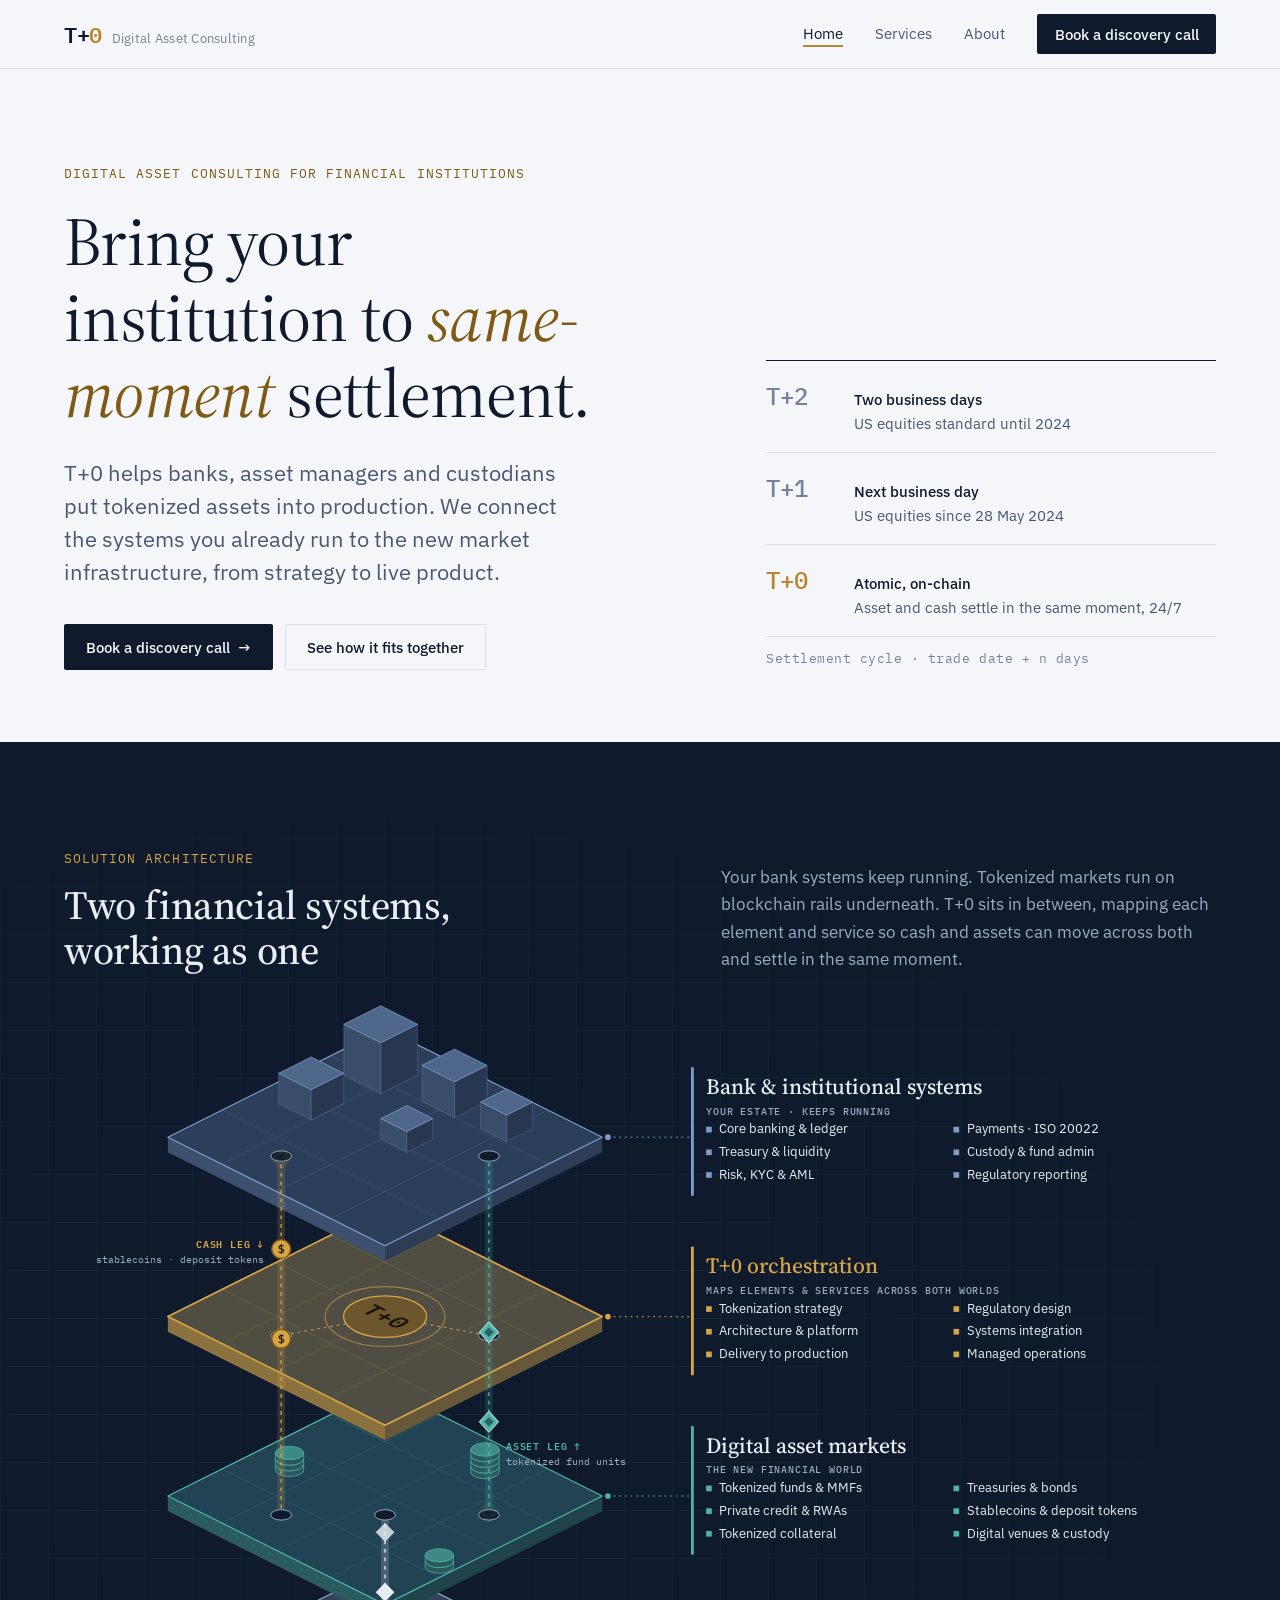
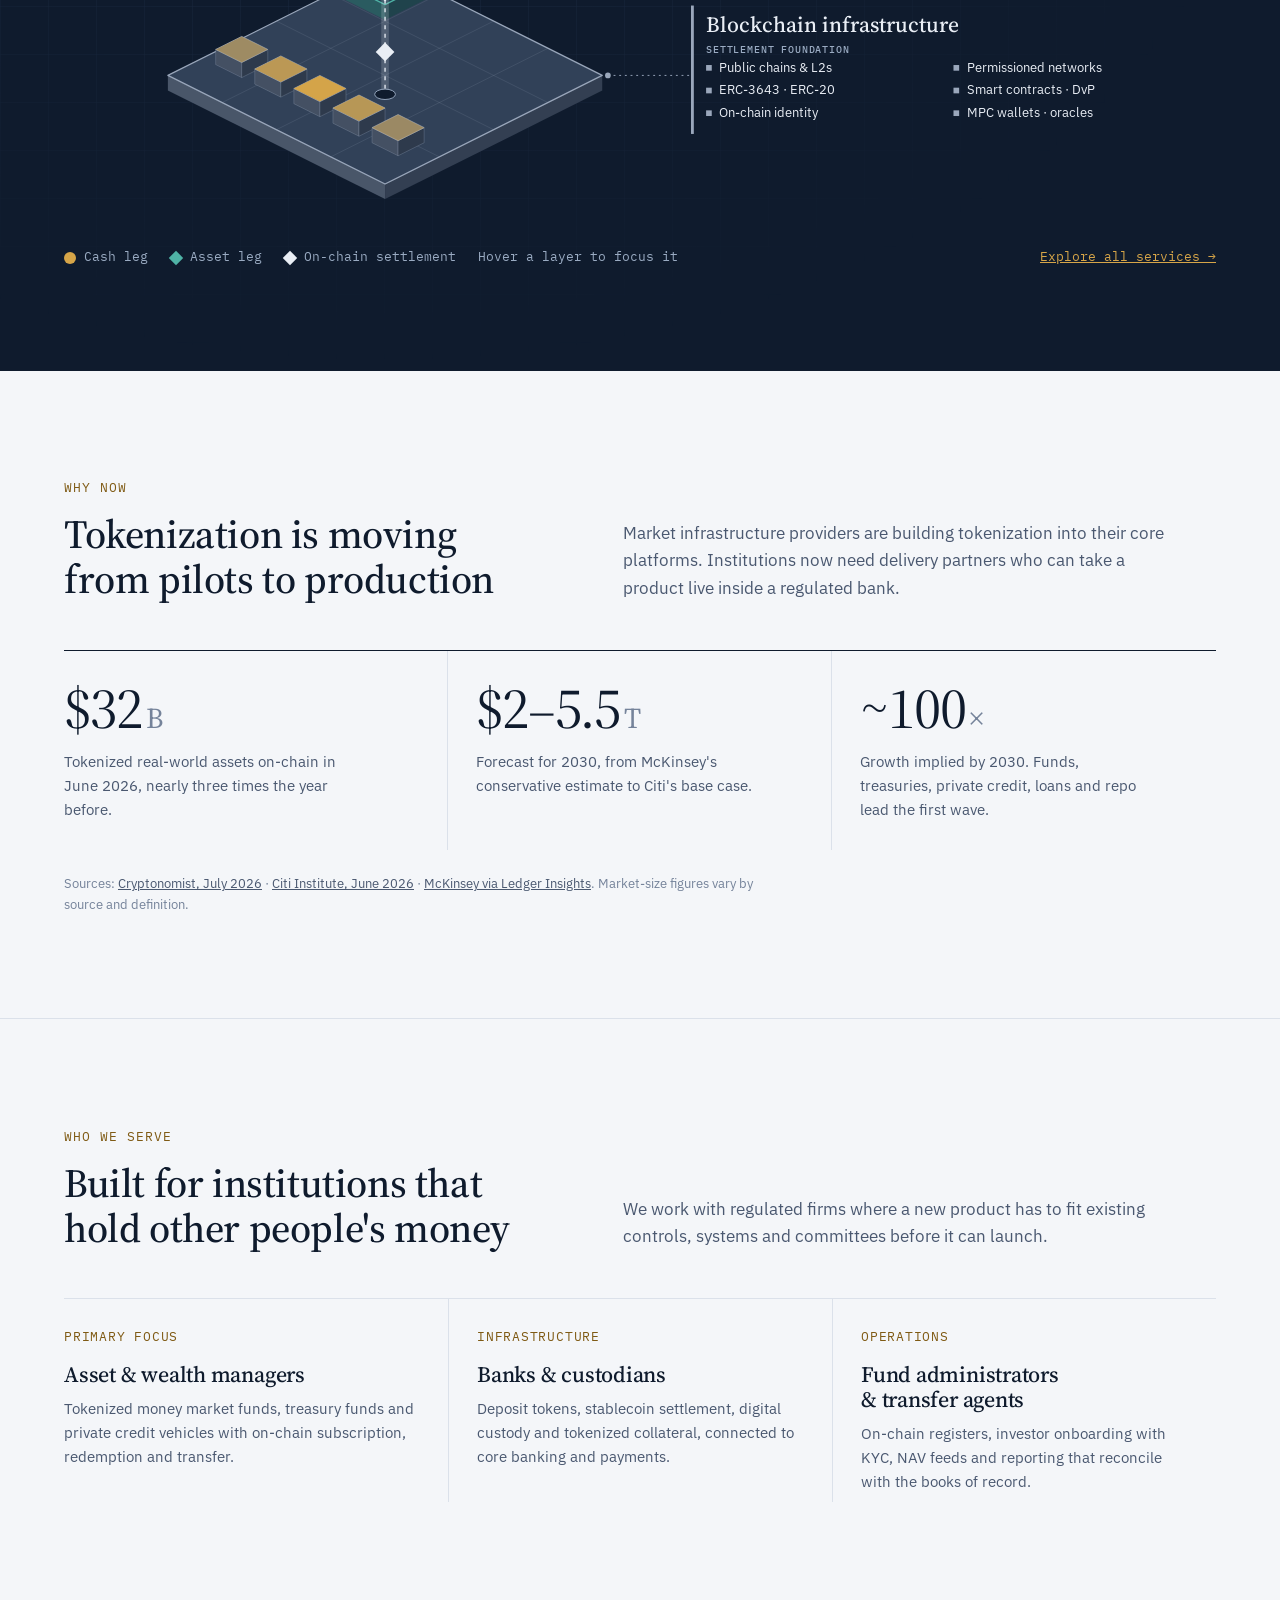
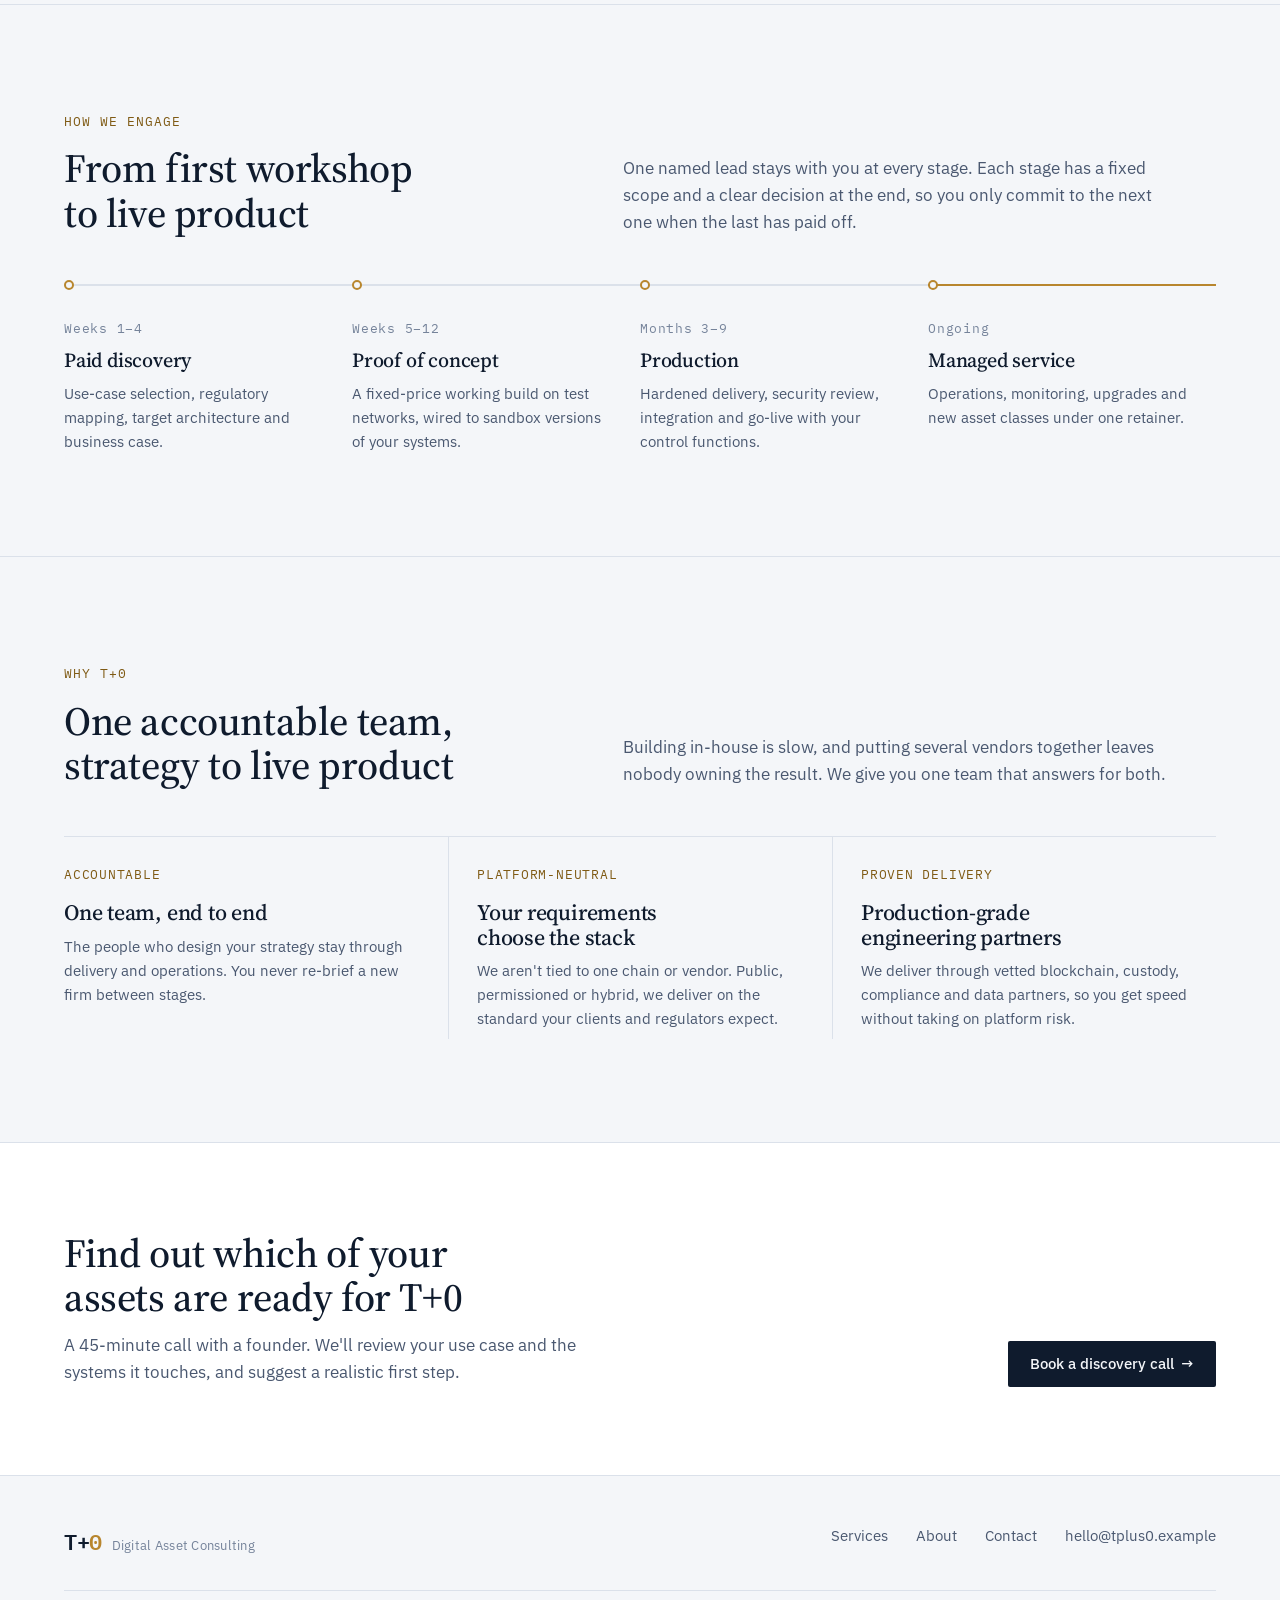
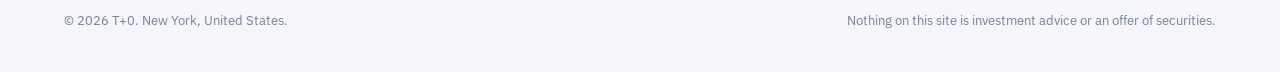
==== index.html @ 6a1a785b "Add T+0 consulting website Four-page static site with an animated isometric architecture infographic" ====
<!doctype html>
<html lang="en">
<head>
<meta charset="utf-8">
<meta name="viewport" content="width=device-width, initial-scale=1, viewport-fit=cover">
<title>T+0 Digital Asset Consulting</title>
<meta name="description" content="T+0 helps banks, asset managers and custodians put tokenized assets into production, from strategy to live product.">
<link rel="preconnect" href="https://fonts.googleapis.com">
<link rel="preconnect" href="https://fonts.gstatic.com" crossorigin>
<link rel="stylesheet" href="https://fonts.googleapis.com/css2?family=IBM+Plex+Mono:wght@400;500;600&family=IBM+Plex+Sans:wght@400;500&family=Source+Serif+4:ital,opsz,wght@0,8..60,400;0,8..60,500;1,8..60,400&display=swap">
<link rel="stylesheet" href="assets/styles.css">
</head>
<body>

<header class="site-header">
  <div class="wrap nav">
    <a class="logo" href="index.html" aria-label="T+0 home"><span class="logo-mark">T+<b>0</b></span><span class="logo-sub">Digital Asset Consulting</span></a>
    <button class="nav-toggle" aria-expanded="false" aria-controls="navLinks">MENU</button>
    <ul class="nav-links" id="navLinks">
      <li><a href="index.html" aria-current="page">Home</a></li>
      <li><a href="services.html">Services</a></li>
      <li><a href="about.html">About</a></li>
      <li><a class="btn btn-primary" href="contact.html">Book a discovery call</a></li>
    </ul>
  </div>
</header>

<main>
  <!-- Hero -->
  <section class="hero">
    <div class="wrap hero-grid">
      <div>
        <span class="eyebrow">Digital asset consulting for financial institutions</span>
        <h1>Bring your institution to <em>same-moment</em> settlement.</h1>
        <p class="lede">T+0 helps banks, asset managers and custodians put tokenized assets into production. We connect the systems you already run to the new market infrastructure, from strategy to live product.</p>
        <div class="hero-cta">
          <a class="btn btn-primary" href="contact.html">Book a discovery call <span class="arr">→</span></a>
          <a class="btn btn-ghost" href="#architecture">See how it fits together</a>
        </div>
      </div>
      <div>
        <div class="clock" aria-label="Settlement cycles">
          <div class="clock-row"><span class="t">T+2</span><span class="d"><strong>Two business days</strong>US equities standard until 2024</span></div>
          <div class="clock-row"><span class="t">T+1</span><span class="d"><strong>Next business day</strong>US equities since 28 May 2024</span></div>
          <div class="clock-row now"><span class="t">T+0</span><span class="d"><strong>Atomic, on-chain</strong>Asset and cash settle in the same moment, 24/7</span></div>
        </div>
        <p class="clock-cap">Settlement cycle · trade date + n days</p>
      </div>
    </div>
  </section>

  <!-- Architecture: the centrepiece -->
  <section class="arch-band" id="architecture" aria-labelledby="archTitle">
    <div class="wrap">
      <div class="arch-intro">
        <div>
          <span class="eyebrow">Solution architecture</span>
          <h2 id="archTitle">Two financial systems, working as one</h2>
        </div>
        <p>Your bank systems keep running. Tokenized markets run on blockchain rails underneath. T+0 sits in between, mapping each element and service so cash and assets can move across both and settle in the same moment.</p>
      </div>

      <p class="scroll-hint">Swipe to see every layer →</p>
      <div class="iso-scroll" id="isoArch"></div>

      <div class="arch-foot">
        <div class="legend">
          <span><i class="round" style="--c: var(--gold-bright)"></i>Cash leg</span>
          <span><i class="dia" style="--c: var(--digital)"></i>Asset leg</span>
          <span><i class="dia" style="--c: var(--on-deep)"></i>On-chain settlement</span>
          <span>Hover a layer to focus it</span>
        </div>
        <a href="services.html" style="color: var(--gold-bright)">Explore all services →</a>
      </div>
    </div>
  </section>

  <!-- Market -->
  <section class="section">
    <div class="wrap">
      <div class="section-head">
        <div>
          <span class="eyebrow">Why now</span>
          <h2>Tokenization is moving from pilots to production</h2>
        </div>
        <p>Market infrastructure providers are building tokenization into their core platforms. Institutions now need delivery partners who can take a product live inside a regulated bank.</p>
      </div>
      <div class="stats">
        <div class="stat"><div class="v">$32<small>B</small></div><p class="l">Tokenized real-world assets on-chain in June 2026, nearly three times the year before.</p></div>
        <div class="stat"><div class="v">$2–5.5<small>T</small></div><p class="l">Forecast for 2030, from McKinsey's conservative estimate to Citi's base case.</p></div>
        <div class="stat"><div class="v">~100<small>×</small></div><p class="l">Growth implied by 2030. Funds, treasuries, private credit, loans and repo lead the first wave.</p></div>
      </div>
      <p class="sources">Sources: <a href="https://en.cryptonomist.ch/2026/07/08/tokenized-real-world-assets-market/" target="_blank" rel="noopener">Cryptonomist, July 2026</a> · <a href="https://www.citigroup.com/rcs/citigpa/storage/public/Citi_Institute_GPS_Report_Tokenization_2030.pdf" target="_blank" rel="noopener">Citi Institute, June 2026</a> · <a href="https://www.ledgerinsights.com/mckinsey-estimates-tokenization-will-be-less-than-2-trillion-by-2030/" target="_blank" rel="noopener">McKinsey via Ledger Insights</a>. Market-size figures vary by source and definition.</p>
    </div>
  </section>

  <!-- Who we serve -->
  <section class="section">
    <div class="wrap">
      <div class="section-head">
        <div>
          <span class="eyebrow">Who we serve</span>
          <h2>Built for institutions that hold other people's money</h2>
        </div>
        <p>We work with regulated firms where a new product has to fit existing controls, systems and committees before it can launch.</p>
      </div>
      <div class="grid-3">
        <div class="cell"><span class="k">Primary focus</span><h3>Asset & wealth managers</h3><p>Tokenized money market funds, treasury funds and private credit vehicles with on-chain subscription, redemption and transfer.</p></div>
        <div class="cell"><span class="k">Infrastructure</span><h3>Banks & custodians</h3><p>Deposit tokens, stablecoin settlement, digital custody and tokenized collateral, connected to core banking and payments.</p></div>
        <div class="cell"><span class="k">Operations</span><h3>Fund administrators & transfer agents</h3><p>On-chain registers, investor onboarding with KYC, NAV feeds and reporting that reconcile with the books of record.</p></div>
      </div>
    </div>
  </section>

  <!-- Engagement path -->
  <section class="section">
    <div class="wrap">
      <div class="section-head">
        <div>
          <span class="eyebrow">How we engage</span>
          <h2>From first workshop to live product</h2>
        </div>
        <p>One named lead stays with you at every stage. Each stage has a fixed scope and a clear decision at the end, so you only commit to the next one when the last has paid off.</p>
      </div>
      <div class="path">
        <div class="step"><span class="k">Weeks 1–4</span><h3>Paid discovery</h3><p>Use-case selection, regulatory mapping, target architecture and business case.</p></div>
        <div class="step"><span class="k">Weeks 5–12</span><h3>Proof of concept</h3><p>A fixed-price working build on test networks, wired to sandbox versions of your systems.</p></div>
        <div class="step"><span class="k">Months 3–9</span><h3>Production</h3><p>Hardened delivery, security review, integration and go-live with your control functions.</p></div>
        <div class="step"><span class="k">Ongoing</span><h3>Managed service</h3><p>Operations, monitoring, upgrades and new asset classes under one retainer.</p></div>
      </div>
    </div>
  </section>

  <!-- Why T+0 -->
  <section class="section">
    <div class="wrap">
      <div class="section-head">
        <div>
          <span class="eyebrow">Why T+0</span>
          <h2>One accountable team, strategy to live product</h2>
        </div>
        <p>Building in-house is slow, and putting several vendors together leaves nobody owning the result. We give you one team that answers for both.</p>
      </div>
      <div class="grid-3">
        <div class="cell"><span class="k">Accountable</span><h3>One team, end to end</h3><p>The people who design your strategy stay through delivery and operations. You never re-brief a new firm between stages.</p></div>
        <div class="cell"><span class="k">Platform-neutral</span><h3>Your requirements choose the stack</h3><p>We aren't tied to one chain or vendor. Public, permissioned or hybrid, we deliver on the standard your clients and regulators expect.</p></div>
        <div class="cell"><span class="k">Proven delivery</span><h3>Production-grade engineering partners</h3><p>We deliver through vetted blockchain, custody, compliance and data partners, so you get speed without taking on platform risk.</p></div>
      </div>
    </div>
  </section>

  <section class="cta-band">
    <div class="wrap cta-inner">
      <div>
        <h2>Find out which of your assets are ready for T+0</h2>
        <p>A 45-minute call with a founder. We'll review your use case and the systems it touches, and suggest a realistic first step.</p>
      </div>
      <a class="btn btn-primary" href="contact.html">Book a discovery call <span class="arr">→</span></a>
    </div>
  </section>
</main>

<footer class="site-footer">
  <div class="wrap">
    <div class="foot-grid">
      <a class="logo" href="index.html"><span class="logo-mark">T+<b>0</b></span><span class="logo-sub">Digital Asset Consulting</span></a>
      <nav aria-label="Footer"><a href="services.html">Services</a><a href="about.html">About</a><a href="contact.html">Contact</a><a href="#" data-email></a></nav>
    </div>
    <div class="foot-legal"><span>© <span data-year></span> T+0. New York, United States.</span><span>Nothing on this site is investment advice or an offer of securities.</span></div>
  </div>
</footer>

<script src="assets/main.js"></script>
</body>
</html>
---- assets/styles.css ----
/* Layout concept: an institutional advisory site. Quiet navy-and-paper pages built on a 12-col container,
   with one deep "settlement" band carrying the layered architecture diagram, where gold marks the T+0 layer. */
:root {
  --paper: #f4f6f9;
  --surface: #ffffff;
  --ink: #0f1b2d;
  --ink-2: #4a5870;
  --ink-3: #75839a;
  --line: #dbe1ea;
  --deep: #0f1b2d;
  --deep-2: #17273f;
  --deep-line: #2a3c58;
  --on-deep: #e9eef5;
  --on-deep-2: #9aabc2;
  --gold: #b8862e;
  --gold-bright: #d6a548;
  --gold-soft: #f4ead6;
  --gold-ink: #7f5a14;
  --bank: #7d9cc8;
  --digital: #4fb3a6;
  --chain: #9aa7bb;

  --f-display: "Source Serif 4", "Iowan Old Style", Georgia, serif;
  --f-body: "IBM Plex Sans", "Helvetica Neue", Arial, sans-serif;
  --f-mono: "IBM Plex Mono", ui-monospace, "SF Mono", Menlo, monospace;

  --s-xs: 0.8125rem;
  --s-sm: 0.9375rem;
  --s-md: 1.0625rem;
  --s-lg: 1.375rem;
  --s-xl: clamp(1.75rem, 1.2rem + 2vw, 2.5rem);
  --s-2xl: clamp(2.4rem, 1.4rem + 4vw, 4.25rem);

  --wrap: 1200px;
  --radius: 6px;
}
@media (prefers-color-scheme: dark) {
  :root:not([data-theme="light"]) {
    --paper: #0b1220;
    --surface: #111a2b;
    --ink: #e8edf4;
    --ink-2: #a3b0c3;
    --ink-3: #7c8aa0;
    --line: #23314a;
    --deep: #0e1a2e;
    --deep-2: #15243b;
    --deep-line: #2c3f5d;
    --on-deep: #e9eef5;
    --on-deep-2: #9aabc2;
    --gold: #d6a548;
    --gold-bright: #e6b95e;
    --gold-soft: #2a2215;
    --gold-ink: #e6b95e;
    color-scheme: dark;
  }
}
:root[data-theme="dark"] {
  --paper: #0b1220;
  --surface: #111a2b;
  --ink: #e8edf4;
  --ink-2: #a3b0c3;
  --ink-3: #7c8aa0;
  --line: #23314a;
  --deep: #0e1a2e;
  --deep-2: #15243b;
  --deep-line: #2c3f5d;
  --on-deep: #e9eef5;
  --on-deep-2: #9aabc2;
  --gold: #d6a548;
  --gold-bright: #e6b95e;
  --gold-soft: #2a2215;
  --gold-ink: #e6b95e;
  color-scheme: dark;
}

*, *::before, *::after { box-sizing: border-box; }
html { scroll-behavior: smooth; }
body {
  margin: 0;
  background: var(--paper);
  color: var(--ink);
  font-family: var(--f-body);
  font-size: var(--s-md);
  line-height: 1.6;
  -webkit-font-smoothing: antialiased;
}
img { max-width: 100%; }
a { color: inherit; }
h1, h2, h3 { font-family: var(--f-display); font-weight: 500; line-height: 1.12; text-wrap: balance; margin: 0; letter-spacing: -0.01em; }
p { margin: 0; }
:focus-visible { outline: 2px solid var(--gold); outline-offset: 3px; border-radius: 2px; }

.wrap {
  max-width: var(--wrap);
  margin-inline: auto;
  padding-left: max(24px, env(safe-area-inset-left, 0px));
  padding-right: max(24px, env(safe-area-inset-right, 0px));
}
@media (max-width: 480px) {
  .wrap { padding-left: max(16px, env(safe-area-inset-left, 0px)); padding-right: max(16px, env(safe-area-inset-right, 0px)); }
}

.eyebrow {
  font-family: var(--f-mono);
  font-size: var(--s-xs);
  letter-spacing: 0.08em;
  text-transform: uppercase;
  color: var(--gold-ink);
}
.lede { font-size: var(--s-lg); line-height: 1.5; color: var(--ink-2); max-width: 40ch; }
.muted { color: var(--ink-2); }

/* Buttons */
.btn {
  display: inline-flex; align-items: center; gap: 0.5em;
  font: 500 var(--s-sm)/1 var(--f-body);
  padding: 0.95em 1.4em;
  border-radius: 2px;
  text-decoration: none;
  border: 1px solid transparent;
  cursor: pointer;
  transition: background-color .2s, color .2s, border-color .2s;
}
.btn-primary { background: var(--ink); color: var(--paper); }
.btn-primary:hover { background: var(--gold); color: #fff; }
.btn-ghost { border-color: var(--line); color: var(--ink); background: transparent; }
.btn-ghost:hover { border-color: var(--ink); }
.btn .arr { transition: transform .2s; }
.btn:hover .arr { transform: translateX(3px); }

/* Header */
.site-header {
  position: sticky; top: env(safe-area-inset-top, 0px); z-index: 50;
  background: color-mix(in srgb, var(--paper) 88%, transparent);
  backdrop-filter: saturate(1.4) blur(10px);
  -webkit-backdrop-filter: saturate(1.4) blur(10px);
  border-bottom: 1px solid var(--line);
}
.nav { display: flex; align-items: center; justify-content: space-between; gap: 24px; height: 68px; }
.logo { display: inline-flex; align-items: baseline; gap: 10px; text-decoration: none; }
.logo-mark { font-family: var(--f-mono); font-weight: 600; font-size: 1.35rem; letter-spacing: -0.02em; color: var(--ink); }
.logo-mark b { color: var(--gold); font-weight: 600; }
.logo-sub { font-size: var(--s-xs); color: var(--ink-3); letter-spacing: 0.02em; }
.nav-links { display: flex; align-items: center; gap: 32px; list-style: none; margin: 0; padding: 0; }
.nav-links a { text-decoration: none; font-size: var(--s-sm); color: var(--ink-2); }
.nav-links a:hover, .nav-links a[aria-current="page"] { color: var(--ink); }
.nav-links a[aria-current="page"] { box-shadow: inset 0 -2px 0 var(--gold); padding-bottom: 4px; }
.nav-links .btn { padding: 0.75em 1.1em; color: var(--paper); }
.nav-links .btn:hover { color: #fff; }
.nav-toggle { display: none; background: none; border: 1px solid var(--line); color: var(--ink); border-radius: 2px; padding: 8px 12px; font: 500 var(--s-xs) var(--f-mono); letter-spacing: .06em; cursor: pointer; }
@media (max-width: 820px) {
  .logo-sub { display: none; }
  .nav-toggle { display: inline-block; }
  .nav-links {
    position: absolute; left: 0; right: 0; top: 68px;
    flex-direction: column; align-items: stretch; gap: 0;
    background: var(--surface); border-bottom: 1px solid var(--line);
    padding: 8px max(16px, env(safe-area-inset-right, 0px)) 16px max(16px, env(safe-area-inset-left, 0px));
    display: none;
  }
  .nav-links.open { display: flex; }
  .nav-links li a { display: block; padding: 12px 0; }
  .nav-links a[aria-current="page"] { box-shadow: none; color: var(--gold-ink); }
  .nav-links .btn { justify-content: center; margin-top: 8px; }
}

/* Sections */
.section { padding-block: clamp(64px, 8vw, 112px); }
.section + .section { border-top: 1px solid var(--line); }
.section-head { display: grid; grid-template-columns: minmax(0, 5fr) minmax(0, 6fr); gap: 32px 64px; align-items: end; margin-bottom: 48px; }
.section-head h2 { font-size: var(--s-xl); margin-top: 12px; }
.section-head p { color: var(--ink-2); max-width: 56ch; }
@media (max-width: 820px) { .section-head { grid-template-columns: 1fr; } }

/* Hero */
.hero { padding-block: clamp(56px, 7vw, 96px) clamp(48px, 6vw, 72px); }
.hero-grid { display: grid; grid-template-columns: minmax(0, 7fr) minmax(0, 5fr); gap: 48px 72px; align-items: end; }
.hero h1 { font-size: var(--s-2xl); margin-top: 18px; font-weight: 400; }
.hero h1 em { font-style: italic; color: var(--gold-ink); }
.hero .lede { margin-top: 24px; }
.hero-cta { display: flex; flex-wrap: wrap; gap: 12px; margin-top: 36px; }
@media (max-width: 900px) { .hero-grid { grid-template-columns: 1fr; } }

/* Settlement clock: T+2 -> T+1 -> T+0 */
.clock { border-top: 1px solid var(--ink); }
.clock-row { display: grid; grid-template-columns: 72px minmax(0, 1fr); gap: 16px; padding: 16px 0; border-bottom: 1px solid var(--line); align-items: baseline; }
.clock-row .t { font-family: var(--f-mono); font-size: 1.5rem; font-weight: 500; color: var(--ink-3); font-variant-numeric: tabular-nums; }
.clock-row .d { font-size: var(--s-sm); color: var(--ink-2); }
.clock-row .d strong { display: block; color: var(--ink); font-weight: 500; }
.clock-row.now .t { color: var(--gold); }
.clock-cap { font-family: var(--f-mono); font-size: var(--s-xs); color: var(--ink-3); margin-top: 12px; letter-spacing: .04em; }

/* ============ Architecture band ============ */
.arch-band { background: var(--deep); color: var(--on-deep); padding-block: clamp(64px, 8vw, 104px); position: relative; overflow: hidden; }
.arch-band::before {
  content: ""; position: absolute; inset: 0; pointer-events: none; opacity: .5;
  background-image:
    linear-gradient(to right, color-mix(in srgb, var(--deep-line) 45%, transparent) 1px, transparent 1px),
    linear-gradient(to bottom, color-mix(in srgb, var(--deep-line) 45%, transparent) 1px, transparent 1px);
  background-size: 48px 48px;
  mask-image: radial-gradient(ellipse at 30% 50%, #000 25%, transparent 70%);
  -webkit-mask-image: radial-gradient(ellipse at 30% 50%, #000 25%, transparent 70%);
}
.arch-band .wrap { position: relative; }
.arch-band .eyebrow { color: var(--gold-bright); }
.arch-intro { display: grid; grid-template-columns: minmax(0, 6fr) minmax(0, 5fr); gap: 24px 64px; align-items: end; margin-bottom: 32px; }
.arch-intro h2 { font-size: var(--s-xl); margin-top: 12px; color: var(--on-deep); }
.arch-intro p { color: var(--on-deep-2); max-width: 52ch; }
@media (max-width: 900px) { .arch-intro { grid-template-columns: 1fr; } }

.iso-scroll { overflow-x: auto; -webkit-overflow-scrolling: touch; }
.iso { display: block; width: 100%; height: auto; min-width: 760px; }
.scroll-hint { display: none; font-family: var(--f-mono); font-size: var(--s-xs); color: var(--on-deep-2); margin-bottom: 8px; }
@media (max-width: 800px) { .scroll-hint { display: block; } }

/* Slabs */
.iso-layer { transition: opacity .3s; }
.iso.focus .iso-layer:not(.hot) { opacity: .28; }
.f-top { fill: color-mix(in srgb, var(--lc) 20%, var(--deep-2)); stroke: var(--lc); stroke-width: 1.3; stroke-linejoin: round; }
.f-left { fill: color-mix(in srgb, var(--lc) 42%, var(--deep)); }
.f-right { fill: color-mix(in srgb, var(--lc) 26%, var(--deep)); }
.f-grid { stroke: var(--lc); stroke-opacity: .16; stroke-width: 1; }
.iso-layer[data-layer="t0"] .f-top { fill: color-mix(in srgb, var(--lc) 30%, var(--deep-2)); stroke-width: 1.8; }
.iso-layer[data-layer="t0"] .f-left { fill: color-mix(in srgb, var(--lc) 62%, var(--deep)); }
.iso-layer[data-layer="t0"] .f-right { fill: color-mix(in srgb, var(--lc) 44%, var(--deep)); }

.cube .c-t { fill: color-mix(in srgb, var(--lc) 55%, var(--deep-2)); stroke: var(--lc); stroke-width: .8; }
.cube .c-l { fill: color-mix(in srgb, var(--lc) 38%, var(--deep)); stroke: var(--lc); stroke-opacity: .5; stroke-width: .6; }
.cube .c-r { fill: color-mix(in srgb, var(--lc) 22%, var(--deep)); stroke: var(--lc); stroke-opacity: .5; stroke-width: .6; }
.blk-glow { fill: var(--gold-bright); }
.chain-link { stroke: var(--lc); stroke-width: 2; stroke-dasharray: 2 3; }
.stk-side { fill: color-mix(in srgb, var(--lc) 40%, var(--deep)); stroke: var(--lc); stroke-width: .8; }
.stk-top { fill: color-mix(in srgb, var(--lc) 70%, var(--deep-2)); stroke: var(--lc); stroke-width: .8; }
.t0-link { stroke: var(--gold-bright); stroke-width: 1.2; stroke-dasharray: 3 4; opacity: .8; }
.t0-ring { fill: none; stroke: var(--gold-bright); stroke-width: 1.2; }
.t0-core { fill: color-mix(in srgb, var(--gold) 55%, var(--deep)); stroke: var(--gold-bright); stroke-width: 1.4; }
.t0-mark { font: 600 22px var(--f-mono); fill: #1a1406; letter-spacing: -.02em; }

/* Callouts */
.co-lead { stroke: var(--lc); stroke-width: 1; stroke-dasharray: 2 4; }
.co-end, .co-dot { fill: var(--lc); }
.co-bar { fill: var(--lc); }
.co-name { font: 500 23px var(--f-display); fill: var(--on-deep); }
.iso-layer[data-layer="t0"] .co-name { fill: var(--gold-bright); }
.co-tag { font: 500 11px var(--f-mono); letter-spacing: .08em; fill: var(--on-deep-2); }
.co-item { font: 400 13.5px var(--f-body); fill: var(--on-deep); }

/* Flows */
.pipe-bed { stroke-width: 8; stroke-linecap: round; opacity: .18; }
.pipe { stroke-width: 1.4; stroke-dasharray: 4 5; animation: flow 1s linear infinite; }
.pipe-bed.cash, .pipe.cash { stroke: var(--gold-bright); }
.pipe-bed.asset, .pipe.asset { stroke: var(--digital); }
.pipe.asset { animation-direction: reverse; }
.pipe-bed.chainp, .pipe.chainp { stroke: var(--on-deep); }
@keyframes flow { to { stroke-dashoffset: -18; } }
.port { fill: var(--deep); stroke: var(--on-deep-2); stroke-width: 1; }
.coin { fill: var(--gold-bright); stroke: #7f5a14; stroke-width: 1.5; }
.coin-t { font: 700 12px var(--f-mono); fill: #2a1d05; }
.token { fill: var(--digital); stroke: color-mix(in srgb, var(--digital) 50%, #fff); stroke-width: 1.2; }
.token-in { fill: var(--deep); opacity: .55; }
.settle { fill: var(--on-deep); }
.fl-h { font: 600 11px var(--f-mono); letter-spacing: .08em; fill: var(--gold-bright); }
.fl-h.a { fill: var(--digital); }
.fl-s { font: 400 11px var(--f-mono); fill: var(--on-deep-2); }

.arch-foot { display: flex; flex-wrap: wrap; justify-content: space-between; gap: 12px 32px; margin-top: 20px; font-family: var(--f-mono); font-size: var(--s-xs); color: var(--on-deep-2); }
.legend { display: flex; flex-wrap: wrap; gap: 8px 22px; align-items: center; }
.legend span { display: inline-flex; align-items: center; gap: 8px; }
.legend i { width: 12px; height: 12px; display: inline-block; background: var(--c); }
.legend i.round { border-radius: 50%; }
.legend i.dia { transform: rotate(45deg) scale(.85); }

@media (prefers-reduced-motion: reduce) { .pipe { animation: none; } }

/* Stats */
.stats { display: grid; grid-template-columns: repeat(3, minmax(0, 1fr)); border-top: 1px solid var(--ink); }
.stat { padding: 28px 28px 28px 0; border-right: 1px solid var(--line); }
.stat + .stat { padding-left: 28px; }
.stat:last-child { border-right: 0; }
.stat .v { font-family: var(--f-display); font-size: clamp(2.4rem, 1.6rem + 2.6vw, 3.6rem); line-height: 1; font-variant-numeric: tabular-nums; letter-spacing: -0.02em; }
.stat .v small { font-size: .5em; color: var(--ink-3); margin-left: 4px; }
.stat .l { margin-top: 14px; color: var(--ink-2); font-size: var(--s-sm); max-width: 32ch; }
.sources { margin-top: 24px; font-size: var(--s-xs); color: var(--ink-3); max-width: 90ch; }
.sources a { color: var(--ink-2); }
@media (max-width: 760px) {
  .stats { grid-template-columns: 1fr; }
  .stat, .stat + .stat { padding: 24px 0; border-right: 0; border-bottom: 1px solid var(--line); }
}

/* Generic grids */
.grid-3 { display: grid; grid-template-columns: repeat(3, minmax(0, 1fr)); gap: 0; border-top: 1px solid var(--line); }
.cell { padding: 28px 28px 8px 0; min-width: 0; }
.cell + .cell { padding-left: 28px; border-left: 1px solid var(--line); }
.cell h3 { font-size: var(--s-lg); margin-bottom: 10px; }
.cell p { color: var(--ink-2); font-size: var(--s-sm); }
.cell .k { font-family: var(--f-mono); font-size: var(--s-xs); color: var(--gold-ink); letter-spacing: .06em; text-transform: uppercase; display: block; margin-bottom: 14px; }
@media (max-width: 860px) {
  .grid-3 { grid-template-columns: 1fr; }
  .cell, .cell + .cell { padding: 24px 0; border-left: 0; border-bottom: 1px solid var(--line); }
}

/* Engagement path (a real sequence) */
.path { display: grid; grid-template-columns: repeat(4, minmax(0, 1fr)); gap: 0; counter-reset: step; }
.step { position: relative; padding: 28px 24px 0 0; border-top: 2px solid var(--line); min-width: 0; }
.step::before { content: ""; position: absolute; top: -6px; left: 0; width: 10px; height: 10px; border-radius: 50%; background: var(--paper); border: 2px solid var(--gold); }
.step:last-child { border-top-color: var(--gold); }
.step .k { font-family: var(--f-mono); font-size: var(--s-xs); color: var(--ink-3); letter-spacing: .06em; }
.step h3 { font-size: 1.25rem; margin: 8px 0 10px; }
.step p { color: var(--ink-2); font-size: var(--s-sm); }
@media (max-width: 860px) {
  .path { grid-template-columns: 1fr; gap: 28px; border-left: 2px solid var(--line); padding-left: 24px; }
  .step { border-top: 0; padding: 0; }
  .step::before { left: -31px; top: 6px; }
}

/* CTA band */
.cta-band { background: var(--surface); border-top: 1px solid var(--line); border-bottom: 1px solid var(--line); padding-block: clamp(56px, 7vw, 88px); }
.cta-inner { display: flex; flex-wrap: wrap; align-items: end; justify-content: space-between; gap: 28px; }
.cta-inner h2 { font-size: var(--s-xl); max-width: 22ch; }
.cta-inner p { color: var(--ink-2); margin-top: 12px; max-width: 52ch; }

/* Page hero (inner pages) */
.page-hero { padding-block: clamp(56px, 7vw, 96px) clamp(40px, 5vw, 64px); border-bottom: 1px solid var(--line); }
.page-hero h1 { font-size: clamp(2.2rem, 1.4rem + 3vw, 3.4rem); font-weight: 400; margin-top: 14px; max-width: 20ch; }
.page-hero .lede { margin-top: 20px; max-width: 52ch; }

/* Services list (services page) */
.svc-rows { border-top: 1px solid var(--ink); }
.svc-row { display: grid; grid-template-columns: 64px minmax(0, 4fr) minmax(0, 5fr) minmax(0, 3fr); gap: 16px 32px; padding: 32px 0; border-bottom: 1px solid var(--line); scroll-margin-top: 90px; }
.svc-row .n { font-family: var(--f-mono); color: var(--gold-ink); font-size: var(--s-sm); padding-top: 4px; }
.svc-row h3 { font-size: 1.5rem; }
.svc-row p { color: var(--ink-2); font-size: var(--s-sm); }
.svc-row ul { margin: 12px 0 0; padding-left: 18px; color: var(--ink-2); font-size: var(--s-sm); }
.svc-row ul li + li { margin-top: 4px; }
.svc-row .out { font-family: var(--f-mono); font-size: var(--s-xs); color: var(--ink-3); letter-spacing: .02em; line-height: 1.7; }
.svc-row .out b { display: block; color: var(--ink); font-weight: 500; letter-spacing: .06em; text-transform: uppercase; margin-bottom: 6px; }
@media (max-width: 900px) {
  .svc-row { grid-template-columns: 48px minmax(0, 1fr); }
  .svc-row > :nth-child(3), .svc-row > :nth-child(4) { grid-column: 2; }
}

/* Two-column prose */
.split { display: grid; grid-template-columns: minmax(0, 4fr) minmax(0, 7fr); gap: 32px 72px; }
.split h2 { font-size: var(--s-xl); }
.prose p + p { margin-top: 1em; }
.prose p { color: var(--ink-2); max-width: 64ch; }
.prose strong { color: var(--ink); font-weight: 500; }
@media (max-width: 860px) { .split { grid-template-columns: 1fr; } }

/* People */
.people { display: grid; grid-template-columns: repeat(2, minmax(0, 1fr)); gap: 24px; }
.person { background: var(--surface); border: 1px solid var(--line); border-radius: var(--radius); padding: 28px; display: grid; grid-template-columns: 64px minmax(0, 1fr); gap: 20px; }
.avatar { width: 64px; height: 64px; border-radius: 50%; display: grid; place-items: center; background: var(--deep); color: var(--gold-bright); font-family: var(--f-display); font-size: 1.4rem; }
.person h3 { font-size: 1.35rem; }
.person .role { font-family: var(--f-mono); font-size: var(--s-xs); color: var(--gold-ink); letter-spacing: .04em; margin: 4px 0 12px; }
.person p { color: var(--ink-2); font-size: var(--s-sm); }
@media (max-width: 760px) { .people { grid-template-columns: 1fr; } }

/* Contact */
.contact-grid { display: grid; grid-template-columns: minmax(0, 5fr) minmax(0, 7fr); gap: 40px 72px; }
.form { display: grid; gap: 18px; background: var(--surface); border: 1px solid var(--line); border-radius: var(--radius); padding: clamp(20px, 3vw, 36px); }
.form .row { display: grid; grid-template-columns: repeat(2, minmax(0, 1fr)); gap: 18px; }
.field { display: grid; gap: 6px; min-width: 0; }
.field label { font-size: var(--s-xs); font-family: var(--f-mono); letter-spacing: .05em; text-transform: uppercase; color: var(--ink-2); }
.field input, .field select, .field textarea {
  font: inherit; font-size: var(--s-sm); color: var(--ink); background: var(--paper);
  border: 1px solid var(--line); border-radius: 3px; padding: 12px 14px; width: 100%;
}
.field textarea { min-height: 140px; resize: vertical; }
.field input:focus, .field select:focus, .field textarea:focus { outline: none; border-color: var(--gold); box-shadow: 0 0 0 3px color-mix(in srgb, var(--gold) 20%, transparent); }
.form-note { font-size: var(--s-xs); color: var(--ink-3); }
.form-status { font-size: var(--s-sm); color: var(--gold-ink); }
.contact-facts { display: grid; gap: 24px; align-content: start; }
.fact .k { font-family: var(--f-mono); font-size: var(--s-xs); letter-spacing: .06em; text-transform: uppercase; color: var(--ink-3); }
.fact .v { margin-top: 4px; font-size: var(--s-md); }
@media (max-width: 860px) { .contact-grid { grid-template-columns: 1fr; } .form .row { grid-template-columns: 1fr; } }

/* Footer */
.site-footer { padding-block: 48px 40px; font-size: var(--s-sm); color: var(--ink-2); }
.foot-grid { display: flex; flex-wrap: wrap; justify-content: space-between; gap: 24px 48px; }
.foot-grid nav { display: flex; flex-wrap: wrap; gap: 8px 28px; }
.foot-grid nav a { text-decoration: none; }
.foot-grid nav a:hover { color: var(--ink); }
.foot-legal { margin-top: 32px; padding-top: 20px; border-top: 1px solid var(--line); font-size: var(--s-xs); color: var(--ink-3); display: flex; flex-wrap: wrap; justify-content: space-between; gap: 8px 24px; }

@media (prefers-reduced-motion: reduce) {
  html { scroll-behavior: auto; }
  *, *::before, *::after { transition-duration: 0s !important; }
}
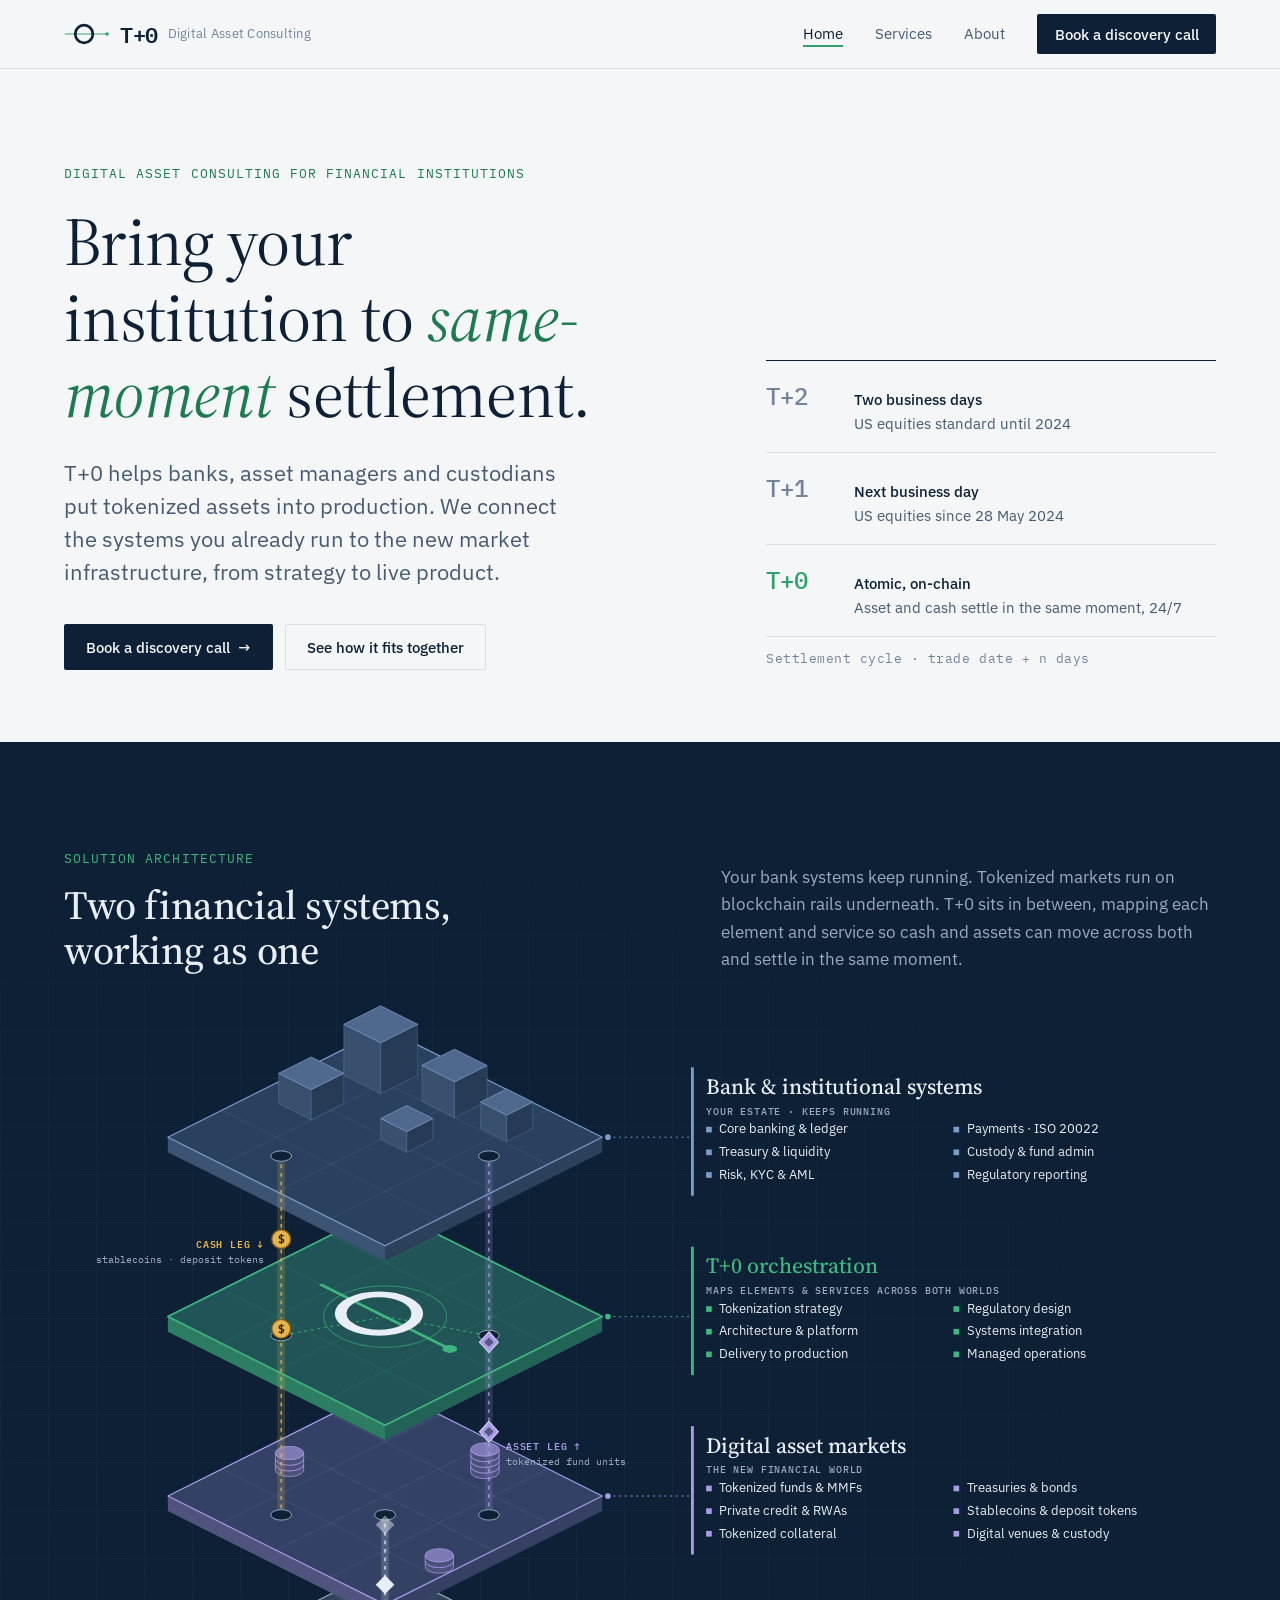
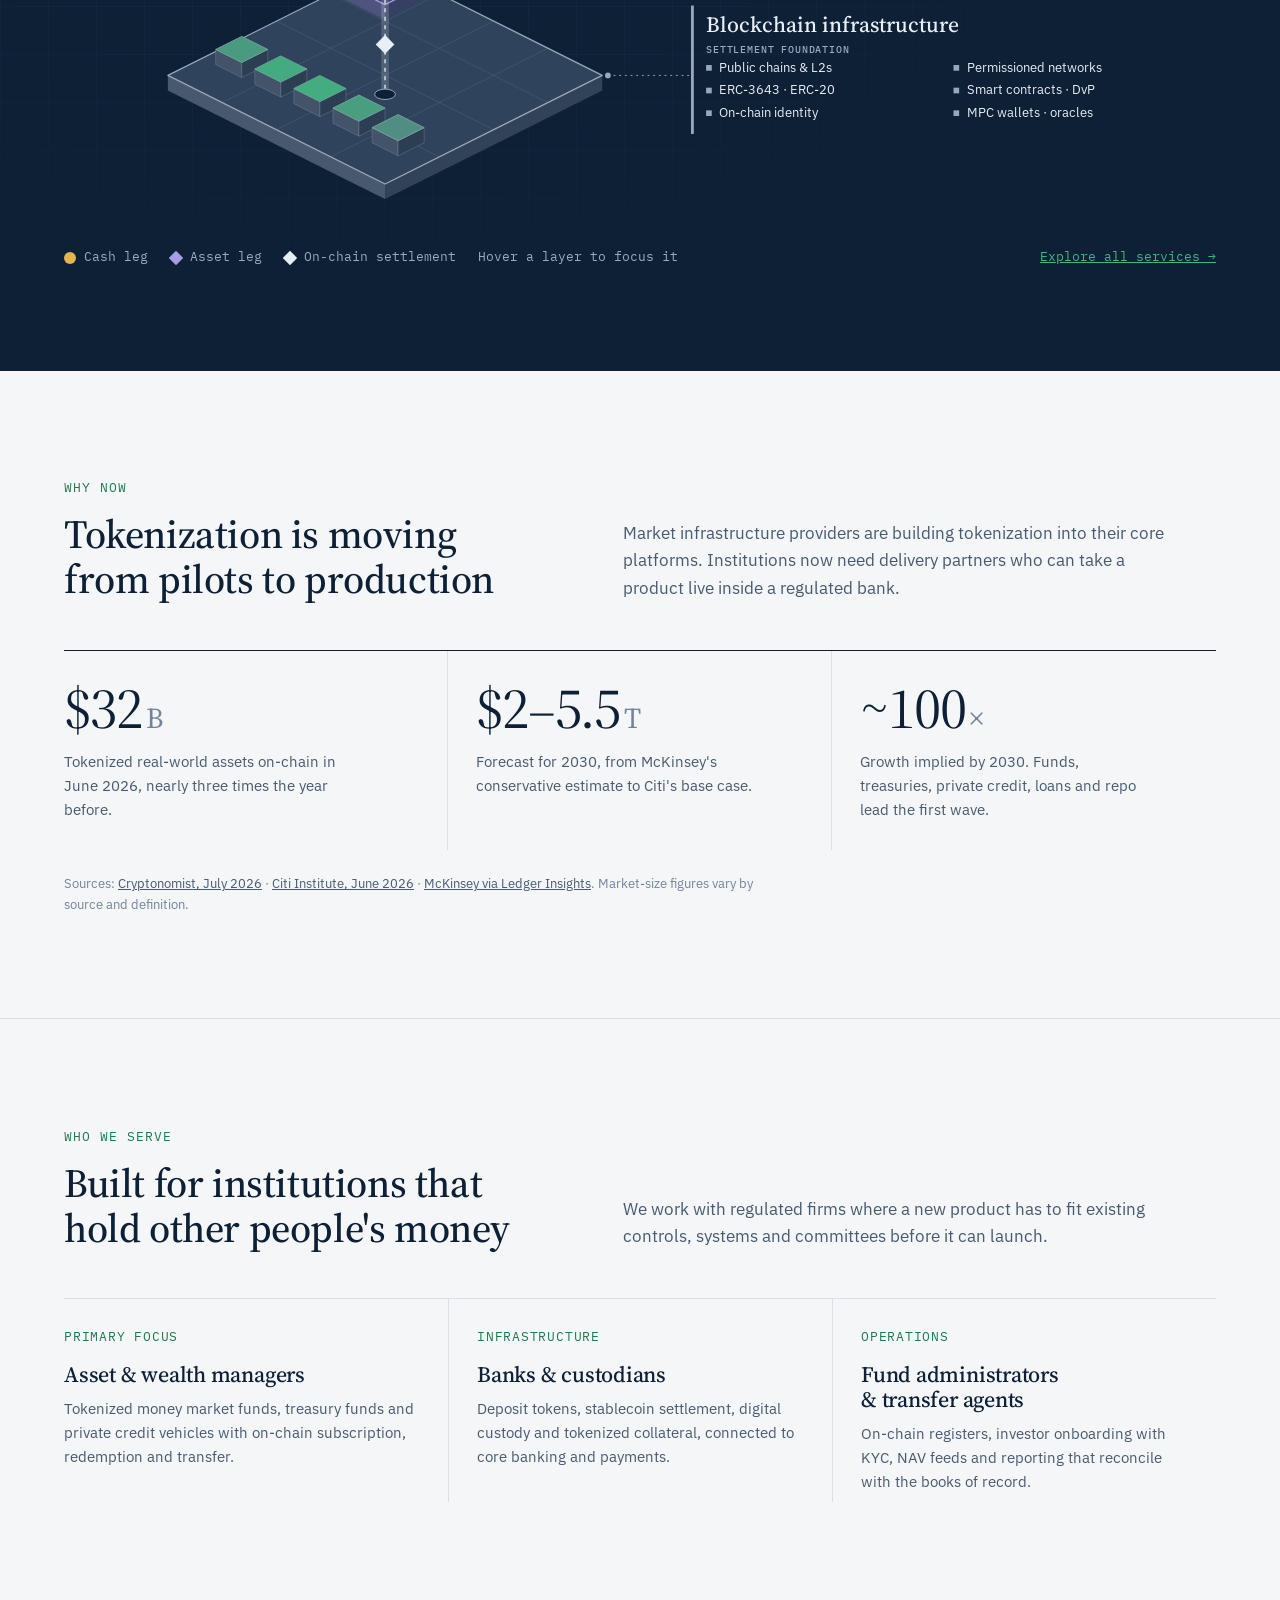
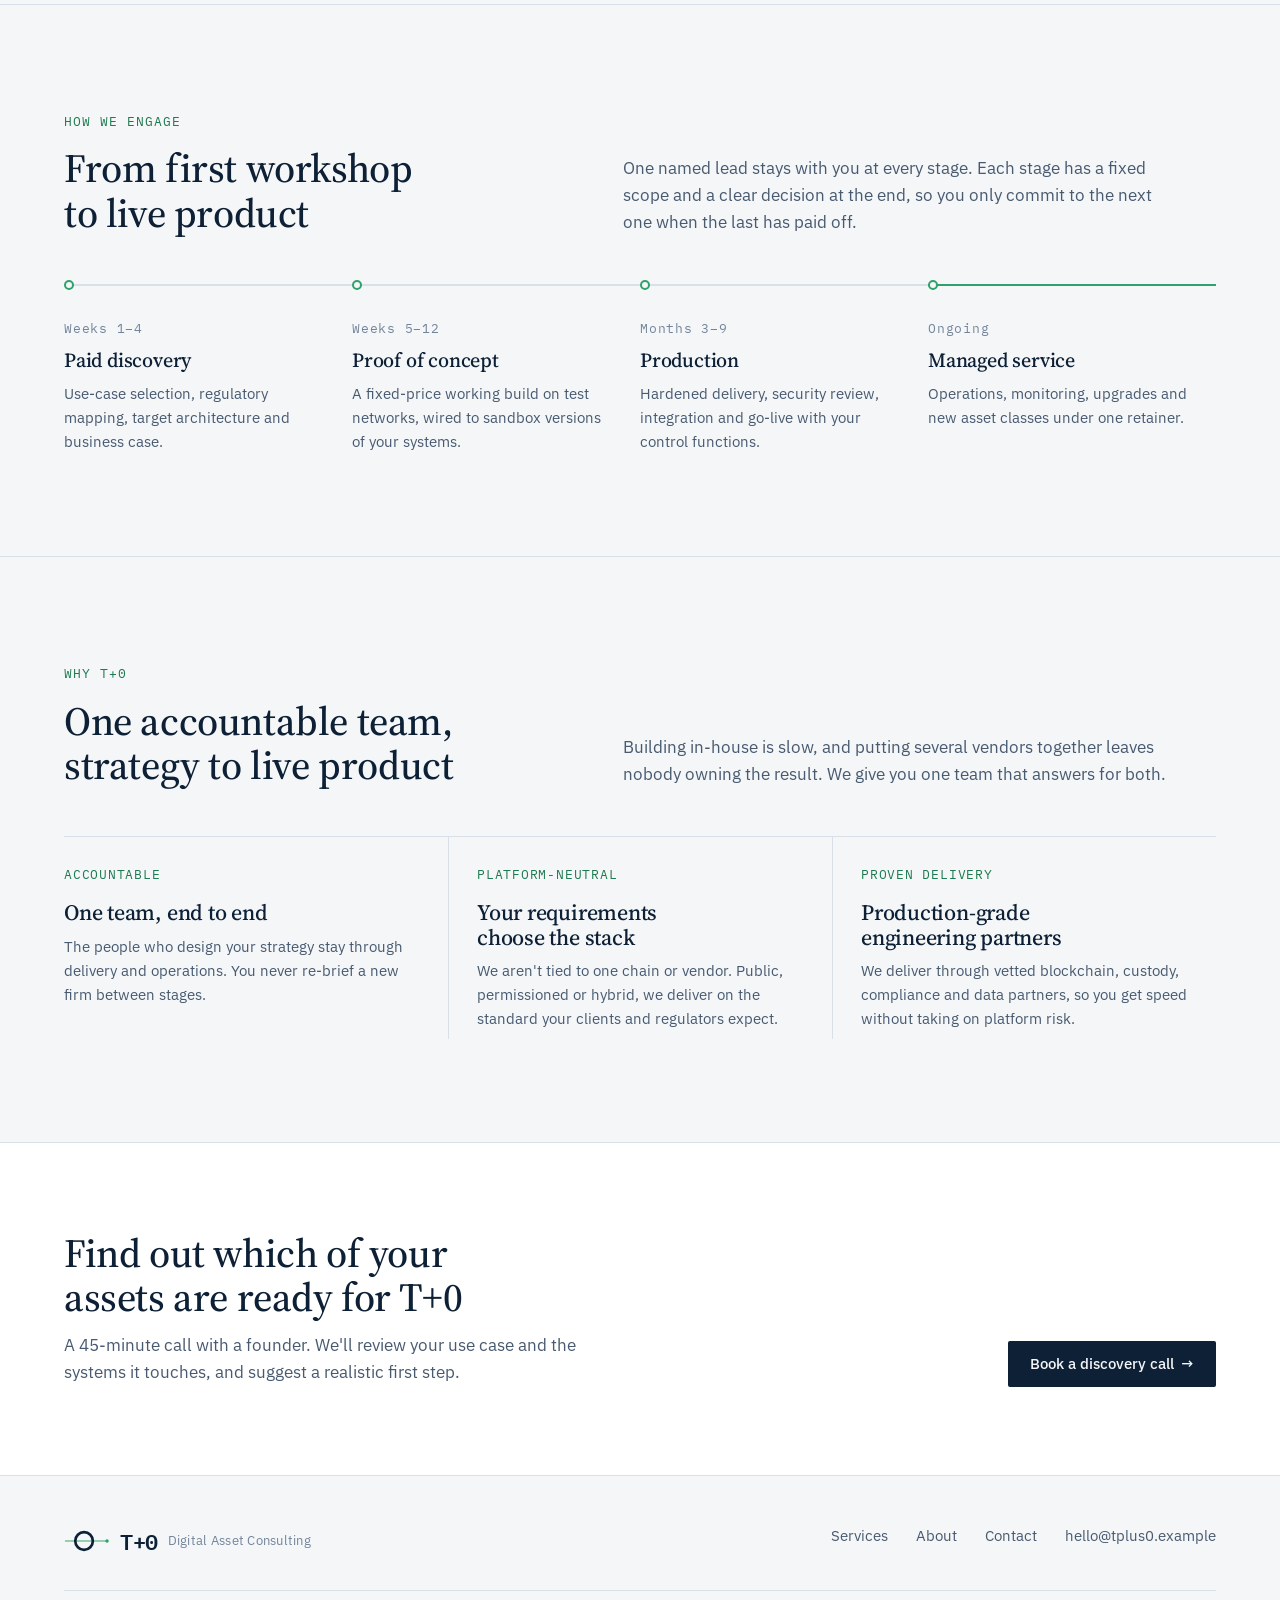
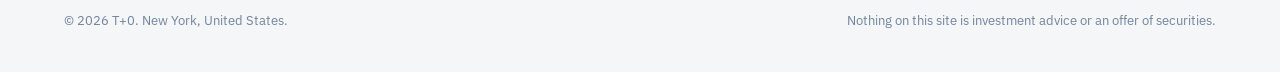
==== commit 5c72ce75: "Apply T+0 logo and brand colors Add the logo mark (SVG) to header, footer and favicon, place it on t" ====
--- a/index.html
+++ b/index.html
@@ -5,16 +5,17 @@
 <meta name="viewport" content="width=device-width, initial-scale=1, viewport-fit=cover">
 <title>T+0 Digital Asset Consulting</title>
 <meta name="description" content="T+0 helps banks, asset managers and custodians put tokenized assets into production, from strategy to live product.">
+<link rel="icon" href="assets/favicon.svg" type="image/svg+xml">
 <link rel="preconnect" href="https://fonts.googleapis.com">
 <link rel="preconnect" href="https://fonts.gstatic.com" crossorigin>
 <link rel="stylesheet" href="https://fonts.googleapis.com/css2?family=IBM+Plex+Mono:wght@400;500;600&family=IBM+Plex+Sans:wght@400;500&family=Source+Serif+4:ital,opsz,wght@0,8..60,400;0,8..60,500;1,8..60,400&display=swap">
-<link rel="stylesheet" href="assets/styles.css">
+<link rel="stylesheet" href="assets/styles.css?v=2">
 </head>
 <body>
 
 <header class="site-header">
   <div class="wrap nav">
-    <a class="logo" href="index.html" aria-label="T+0 home"><span class="logo-mark">T+<b>0</b></span><span class="logo-sub">Digital Asset Consulting</span></a>
+    <a class="logo" href="index.html" aria-label="T+0 home"><svg class="logo-svg" viewBox="0 0 2000 960" aria-hidden="true"><rect x="42" y="457" width="1830" height="42" fill="var(--accent)"/><circle cx="872" cy="478" r="382.5" fill="none" stroke="currentColor" stroke-width="117"/><circle cx="1872" cy="478" r="74" fill="var(--accent)"/></svg><span class="logo-mark">T+0</span><span class="logo-sub">Digital Asset Consulting</span></a>
     <button class="nav-toggle" aria-expanded="false" aria-controls="navLinks">MENU</button>
     <ul class="nav-links" id="navLinks">
       <li><a href="index.html" aria-current="page">Home</a></li>
@@ -65,12 +66,12 @@
 
       <div class="arch-foot">
         <div class="legend">
-          <span><i class="round" style="--c: var(--gold-bright)"></i>Cash leg</span>
+          <span><i class="round" style="--c: var(--coin)"></i>Cash leg</span>
           <span><i class="dia" style="--c: var(--digital)"></i>Asset leg</span>
           <span><i class="dia" style="--c: var(--on-deep)"></i>On-chain settlement</span>
           <span>Hover a layer to focus it</span>
         </div>
-        <a href="services.html" style="color: var(--gold-bright)">Explore all services →</a>
+        <a href="services.html" style="color: var(--accent-bright)">Explore all services →</a>
       </div>
     </div>
   </section>
@@ -163,13 +164,13 @@
 <footer class="site-footer">
   <div class="wrap">
     <div class="foot-grid">
-      <a class="logo" href="index.html"><span class="logo-mark">T+<b>0</b></span><span class="logo-sub">Digital Asset Consulting</span></a>
+      <a class="logo" href="index.html"><svg class="logo-svg" viewBox="0 0 2000 960" aria-hidden="true"><rect x="42" y="457" width="1830" height="42" fill="var(--accent)"/><circle cx="872" cy="478" r="382.5" fill="none" stroke="currentColor" stroke-width="117"/><circle cx="1872" cy="478" r="74" fill="var(--accent)"/></svg><span class="logo-mark">T+0</span><span class="logo-sub">Digital Asset Consulting</span></a>
       <nav aria-label="Footer"><a href="services.html">Services</a><a href="about.html">About</a><a href="contact.html">Contact</a><a href="#" data-email></a></nav>
     </div>
     <div class="foot-legal"><span>© <span data-year></span> T+0. New York, United States.</span><span>Nothing on this site is investment advice or an offer of securities.</span></div>
   </div>
 </footer>
 
-<script src="assets/main.js"></script>
+<script src="assets/main.js?v=2"></script>
 </body>
 </html>
--- a/assets/styles.css
+++ b/assets/styles.css
@@ -1,23 +1,24 @@
 /* Layout concept: an institutional advisory site. Quiet navy-and-paper pages built on a 12-col container,
-   with one deep "settlement" band carrying the layered architecture diagram, where gold marks the T+0 layer. */
+   with one deep "settlement" band carrying the layered architecture diagram, where the logo green marks the T+0 layer. */
 :root {
-  --paper: #f4f6f9;
+  --paper: #f4f6f8;
   --surface: #ffffff;
-  --ink: #0f1b2d;
-  --ink-2: #4a5870;
-  --ink-3: #75839a;
-  --line: #dbe1ea;
-  --deep: #0f1b2d;
-  --deep-2: #17273f;
-  --deep-line: #2a3c58;
-  --on-deep: #e9eef5;
-  --on-deep-2: #9aabc2;
-  --gold: #b8862e;
-  --gold-bright: #d6a548;
-  --gold-soft: #f4ead6;
-  --gold-ink: #7f5a14;
+  --ink: #0d2035;
+  --ink-2: #485a70;
+  --ink-3: #73849a;
+  --line: #d9e0e8;
+  --deep: #0d2035;
+  --deep-2: #142a44;
+  --deep-line: #27415f;
+  --on-deep: #e8eef5;
+  --on-deep-2: #98abc1;
+  --accent: #30a16d;
+  --accent-bright: #3fb67f;
+  --accent-soft: #e1f2e9;
+  --accent-ink: #1e7a50;
+  --coin: #e4b44e;
   --bank: #7d9cc8;
-  --digital: #4fb3a6;
+  --digital: #a99be6;
   --chain: #9aa7bb;
 
   --f-display: "Source Serif 4", "Iowan Old Style", Georgia, serif;
@@ -36,40 +37,40 @@
 }
 @media (prefers-color-scheme: dark) {
   :root:not([data-theme="light"]) {
-    --paper: #0b1220;
-    --surface: #111a2b;
+    --paper: #0a1524;
+    --surface: #102035;
     --ink: #e8edf4;
-    --ink-2: #a3b0c3;
-    --ink-3: #7c8aa0;
-    --line: #23314a;
-    --deep: #0e1a2e;
-    --deep-2: #15243b;
-    --deep-line: #2c3f5d;
-    --on-deep: #e9eef5;
-    --on-deep-2: #9aabc2;
-    --gold: #d6a548;
-    --gold-bright: #e6b95e;
-    --gold-soft: #2a2215;
-    --gold-ink: #e6b95e;
+    --ink-2: #a3b1c4;
+    --ink-3: #7d8ca2;
+    --line: #213651;
+    --deep: #0c1c30;
+    --deep-2: #132840;
+    --deep-line: #29425f;
+    --on-deep: #e8eef5;
+    --on-deep-2: #98abc1;
+    --accent: #3fb67f;
+    --accent-bright: #4cc68c;
+    --accent-soft: #11291f;
+    --accent-ink: #5ed39b;
     color-scheme: dark;
   }
 }
 :root[data-theme="dark"] {
-  --paper: #0b1220;
-  --surface: #111a2b;
+  --paper: #0a1524;
+  --surface: #102035;
   --ink: #e8edf4;
-  --ink-2: #a3b0c3;
-  --ink-3: #7c8aa0;
-  --line: #23314a;
-  --deep: #0e1a2e;
-  --deep-2: #15243b;
-  --deep-line: #2c3f5d;
-  --on-deep: #e9eef5;
-  --on-deep-2: #9aabc2;
-  --gold: #d6a548;
-  --gold-bright: #e6b95e;
-  --gold-soft: #2a2215;
-  --gold-ink: #e6b95e;
+  --ink-2: #a3b1c4;
+  --ink-3: #7d8ca2;
+  --line: #213651;
+  --deep: #0c1c30;
+  --deep-2: #132840;
+  --deep-line: #29425f;
+  --on-deep: #e8eef5;
+  --on-deep-2: #98abc1;
+  --accent: #3fb67f;
+  --accent-bright: #4cc68c;
+  --accent-soft: #11291f;
+  --accent-ink: #5ed39b;
   color-scheme: dark;
 }
 
@@ -88,7 +89,7 @@
 a { color: inherit; }
 h1, h2, h3 { font-family: var(--f-display); font-weight: 500; line-height: 1.12; text-wrap: balance; margin: 0; letter-spacing: -0.01em; }
 p { margin: 0; }
-:focus-visible { outline: 2px solid var(--gold); outline-offset: 3px; border-radius: 2px; }
+:focus-visible { outline: 2px solid var(--accent); outline-offset: 3px; border-radius: 2px; }
 
 .wrap {
   max-width: var(--wrap);
@@ -105,7 +106,7 @@
   font-size: var(--s-xs);
   letter-spacing: 0.08em;
   text-transform: uppercase;
-  color: var(--gold-ink);
+  color: var(--accent-ink);
 }
 .lede { font-size: var(--s-lg); line-height: 1.5; color: var(--ink-2); max-width: 40ch; }
 .muted { color: var(--ink-2); }
@@ -122,7 +123,7 @@
   transition: background-color .2s, color .2s, border-color .2s;
 }
 .btn-primary { background: var(--ink); color: var(--paper); }
-.btn-primary:hover { background: var(--gold); color: #fff; }
+.btn-primary:hover { background: var(--accent); color: #fff; }
 .btn-ghost { border-color: var(--line); color: var(--ink); background: transparent; }
 .btn-ghost:hover { border-color: var(--ink); }
 .btn .arr { transition: transform .2s; }
@@ -137,14 +138,14 @@
   border-bottom: 1px solid var(--line);
 }
 .nav { display: flex; align-items: center; justify-content: space-between; gap: 24px; height: 68px; }
-.logo { display: inline-flex; align-items: baseline; gap: 10px; text-decoration: none; }
+.logo { display: inline-flex; align-items: center; gap: 10px; text-decoration: none; color: var(--ink); }
+.logo-svg { width: 46px; height: auto; flex: none; }
 .logo-mark { font-family: var(--f-mono); font-weight: 600; font-size: 1.35rem; letter-spacing: -0.02em; color: var(--ink); }
-.logo-mark b { color: var(--gold); font-weight: 600; }
 .logo-sub { font-size: var(--s-xs); color: var(--ink-3); letter-spacing: 0.02em; }
 .nav-links { display: flex; align-items: center; gap: 32px; list-style: none; margin: 0; padding: 0; }
 .nav-links a { text-decoration: none; font-size: var(--s-sm); color: var(--ink-2); }
 .nav-links a:hover, .nav-links a[aria-current="page"] { color: var(--ink); }
-.nav-links a[aria-current="page"] { box-shadow: inset 0 -2px 0 var(--gold); padding-bottom: 4px; }
+.nav-links a[aria-current="page"] { box-shadow: inset 0 -2px 0 var(--accent); padding-bottom: 4px; }
 .nav-links .btn { padding: 0.75em 1.1em; color: var(--paper); }
 .nav-links .btn:hover { color: #fff; }
 .nav-toggle { display: none; background: none; border: 1px solid var(--line); color: var(--ink); border-radius: 2px; padding: 8px 12px; font: 500 var(--s-xs) var(--f-mono); letter-spacing: .06em; cursor: pointer; }
@@ -160,7 +161,7 @@
   }
   .nav-links.open { display: flex; }
   .nav-links li a { display: block; padding: 12px 0; }
-  .nav-links a[aria-current="page"] { box-shadow: none; color: var(--gold-ink); }
+  .nav-links a[aria-current="page"] { box-shadow: none; color: var(--accent-ink); }
   .nav-links .btn { justify-content: center; margin-top: 8px; }
 }
 
@@ -176,7 +177,7 @@
 .hero { padding-block: clamp(56px, 7vw, 96px) clamp(48px, 6vw, 72px); }
 .hero-grid { display: grid; grid-template-columns: minmax(0, 7fr) minmax(0, 5fr); gap: 48px 72px; align-items: end; }
 .hero h1 { font-size: var(--s-2xl); margin-top: 18px; font-weight: 400; }
-.hero h1 em { font-style: italic; color: var(--gold-ink); }
+.hero h1 em { font-style: italic; color: var(--accent-ink); }
 .hero .lede { margin-top: 24px; }
 .hero-cta { display: flex; flex-wrap: wrap; gap: 12px; margin-top: 36px; }
 @media (max-width: 900px) { .hero-grid { grid-template-columns: 1fr; } }
@@ -187,7 +188,7 @@
 .clock-row .t { font-family: var(--f-mono); font-size: 1.5rem; font-weight: 500; color: var(--ink-3); font-variant-numeric: tabular-nums; }
 .clock-row .d { font-size: var(--s-sm); color: var(--ink-2); }
 .clock-row .d strong { display: block; color: var(--ink); font-weight: 500; }
-.clock-row.now .t { color: var(--gold); }
+.clock-row.now .t { color: var(--accent); }
 .clock-cap { font-family: var(--f-mono); font-size: var(--s-xs); color: var(--ink-3); margin-top: 12px; letter-spacing: .04em; }
 
 /* ============ Architecture band ============ */
@@ -202,7 +203,7 @@
   -webkit-mask-image: radial-gradient(ellipse at 30% 50%, #000 25%, transparent 70%);
 }
 .arch-band .wrap { position: relative; }
-.arch-band .eyebrow { color: var(--gold-bright); }
+.arch-band .eyebrow { color: var(--accent-bright); }
 .arch-intro { display: grid; grid-template-columns: minmax(0, 6fr) minmax(0, 5fr); gap: 24px 64px; align-items: end; margin-bottom: 32px; }
 .arch-intro h2 { font-size: var(--s-xl); margin-top: 12px; color: var(--on-deep); }
 .arch-intro p { color: var(--on-deep-2); max-width: 52ch; }
@@ -227,39 +228,39 @@
 .cube .c-t { fill: color-mix(in srgb, var(--lc) 55%, var(--deep-2)); stroke: var(--lc); stroke-width: .8; }
 .cube .c-l { fill: color-mix(in srgb, var(--lc) 38%, var(--deep)); stroke: var(--lc); stroke-opacity: .5; stroke-width: .6; }
 .cube .c-r { fill: color-mix(in srgb, var(--lc) 22%, var(--deep)); stroke: var(--lc); stroke-opacity: .5; stroke-width: .6; }
-.blk-glow { fill: var(--gold-bright); }
+.blk-glow { fill: var(--accent-bright); }
 .chain-link { stroke: var(--lc); stroke-width: 2; stroke-dasharray: 2 3; }
 .stk-side { fill: color-mix(in srgb, var(--lc) 40%, var(--deep)); stroke: var(--lc); stroke-width: .8; }
 .stk-top { fill: color-mix(in srgb, var(--lc) 70%, var(--deep-2)); stroke: var(--lc); stroke-width: .8; }
-.t0-link { stroke: var(--gold-bright); stroke-width: 1.2; stroke-dasharray: 3 4; opacity: .8; }
-.t0-ring { fill: none; stroke: var(--gold-bright); stroke-width: 1.2; }
-.t0-core { fill: color-mix(in srgb, var(--gold) 55%, var(--deep)); stroke: var(--gold-bright); stroke-width: 1.4; }
-.t0-mark { font: 600 22px var(--f-mono); fill: #1a1406; letter-spacing: -.02em; }
+.t0-link { stroke: var(--accent-bright); stroke-width: 1.2; stroke-dasharray: 3 4; opacity: .8; }
+.t0-ring { fill: none; stroke: var(--accent-bright); stroke-width: 1.2; }
+.t0-logo .ring { fill: none; stroke: var(--on-deep); }
+.t0-logo .line, .t0-logo .dot { fill: var(--accent-bright); }
 
 /* Callouts */
 .co-lead { stroke: var(--lc); stroke-width: 1; stroke-dasharray: 2 4; }
 .co-end, .co-dot { fill: var(--lc); }
 .co-bar { fill: var(--lc); }
 .co-name { font: 500 23px var(--f-display); fill: var(--on-deep); }
-.iso-layer[data-layer="t0"] .co-name { fill: var(--gold-bright); }
+.iso-layer[data-layer="t0"] .co-name { fill: var(--accent-bright); }
 .co-tag { font: 500 11px var(--f-mono); letter-spacing: .08em; fill: var(--on-deep-2); }
 .co-item { font: 400 13.5px var(--f-body); fill: var(--on-deep); }
 
 /* Flows */
 .pipe-bed { stroke-width: 8; stroke-linecap: round; opacity: .18; }
 .pipe { stroke-width: 1.4; stroke-dasharray: 4 5; animation: flow 1s linear infinite; }
-.pipe-bed.cash, .pipe.cash { stroke: var(--gold-bright); }
+.pipe-bed.cash, .pipe.cash { stroke: var(--coin); }
 .pipe-bed.asset, .pipe.asset { stroke: var(--digital); }
 .pipe.asset { animation-direction: reverse; }
 .pipe-bed.chainp, .pipe.chainp { stroke: var(--on-deep); }
 @keyframes flow { to { stroke-dashoffset: -18; } }
 .port { fill: var(--deep); stroke: var(--on-deep-2); stroke-width: 1; }
-.coin { fill: var(--gold-bright); stroke: #7f5a14; stroke-width: 1.5; }
+.coin { fill: var(--coin); stroke: #7f5a14; stroke-width: 1.5; }
 .coin-t { font: 700 12px var(--f-mono); fill: #2a1d05; }
 .token { fill: var(--digital); stroke: color-mix(in srgb, var(--digital) 50%, #fff); stroke-width: 1.2; }
 .token-in { fill: var(--deep); opacity: .55; }
 .settle { fill: var(--on-deep); }
-.fl-h { font: 600 11px var(--f-mono); letter-spacing: .08em; fill: var(--gold-bright); }
+.fl-h { font: 600 11px var(--f-mono); letter-spacing: .08em; fill: var(--coin); }
 .fl-h.a { fill: var(--digital); }
 .fl-s { font: 400 11px var(--f-mono); fill: var(--on-deep-2); }
 
@@ -293,7 +294,7 @@
 .cell + .cell { padding-left: 28px; border-left: 1px solid var(--line); }
 .cell h3 { font-size: var(--s-lg); margin-bottom: 10px; }
 .cell p { color: var(--ink-2); font-size: var(--s-sm); }
-.cell .k { font-family: var(--f-mono); font-size: var(--s-xs); color: var(--gold-ink); letter-spacing: .06em; text-transform: uppercase; display: block; margin-bottom: 14px; }
+.cell .k { font-family: var(--f-mono); font-size: var(--s-xs); color: var(--accent-ink); letter-spacing: .06em; text-transform: uppercase; display: block; margin-bottom: 14px; }
 @media (max-width: 860px) {
   .grid-3 { grid-template-columns: 1fr; }
   .cell, .cell + .cell { padding: 24px 0; border-left: 0; border-bottom: 1px solid var(--line); }
@@ -302,8 +303,8 @@
 /* Engagement path (a real sequence) */
 .path { display: grid; grid-template-columns: repeat(4, minmax(0, 1fr)); gap: 0; counter-reset: step; }
 .step { position: relative; padding: 28px 24px 0 0; border-top: 2px solid var(--line); min-width: 0; }
-.step::before { content: ""; position: absolute; top: -6px; left: 0; width: 10px; height: 10px; border-radius: 50%; background: var(--paper); border: 2px solid var(--gold); }
-.step:last-child { border-top-color: var(--gold); }
+.step::before { content: ""; position: absolute; top: -6px; left: 0; width: 10px; height: 10px; border-radius: 50%; background: var(--paper); border: 2px solid var(--accent); }
+.step:last-child { border-top-color: var(--accent); }
 .step .k { font-family: var(--f-mono); font-size: var(--s-xs); color: var(--ink-3); letter-spacing: .06em; }
 .step h3 { font-size: 1.25rem; margin: 8px 0 10px; }
 .step p { color: var(--ink-2); font-size: var(--s-sm); }
@@ -327,7 +328,7 @@
 /* Services list (services page) */
 .svc-rows { border-top: 1px solid var(--ink); }
 .svc-row { display: grid; grid-template-columns: 64px minmax(0, 4fr) minmax(0, 5fr) minmax(0, 3fr); gap: 16px 32px; padding: 32px 0; border-bottom: 1px solid var(--line); scroll-margin-top: 90px; }
-.svc-row .n { font-family: var(--f-mono); color: var(--gold-ink); font-size: var(--s-sm); padding-top: 4px; }
+.svc-row .n { font-family: var(--f-mono); color: var(--accent-ink); font-size: var(--s-sm); padding-top: 4px; }
 .svc-row h3 { font-size: 1.5rem; }
 .svc-row p { color: var(--ink-2); font-size: var(--s-sm); }
 .svc-row ul { margin: 12px 0 0; padding-left: 18px; color: var(--ink-2); font-size: var(--s-sm); }
@@ -350,9 +351,9 @@
 /* People */
 .people { display: grid; grid-template-columns: repeat(2, minmax(0, 1fr)); gap: 24px; }
 .person { background: var(--surface); border: 1px solid var(--line); border-radius: var(--radius); padding: 28px; display: grid; grid-template-columns: 64px minmax(0, 1fr); gap: 20px; }
-.avatar { width: 64px; height: 64px; border-radius: 50%; display: grid; place-items: center; background: var(--deep); color: var(--gold-bright); font-family: var(--f-display); font-size: 1.4rem; }
+.avatar { width: 64px; height: 64px; border-radius: 50%; display: grid; place-items: center; background: var(--deep); color: var(--accent-bright); font-family: var(--f-display); font-size: 1.4rem; }
 .person h3 { font-size: 1.35rem; }
-.person .role { font-family: var(--f-mono); font-size: var(--s-xs); color: var(--gold-ink); letter-spacing: .04em; margin: 4px 0 12px; }
+.person .role { font-family: var(--f-mono); font-size: var(--s-xs); color: var(--accent-ink); letter-spacing: .04em; margin: 4px 0 12px; }
 .person p { color: var(--ink-2); font-size: var(--s-sm); }
 @media (max-width: 760px) { .people { grid-template-columns: 1fr; } }
 
@@ -367,9 +368,9 @@
   border: 1px solid var(--line); border-radius: 3px; padding: 12px 14px; width: 100%;
 }
 .field textarea { min-height: 140px; resize: vertical; }
-.field input:focus, .field select:focus, .field textarea:focus { outline: none; border-color: var(--gold); box-shadow: 0 0 0 3px color-mix(in srgb, var(--gold) 20%, transparent); }
+.field input:focus, .field select:focus, .field textarea:focus { outline: none; border-color: var(--accent); box-shadow: 0 0 0 3px color-mix(in srgb, var(--accent) 20%, transparent); }
 .form-note { font-size: var(--s-xs); color: var(--ink-3); }
-.form-status { font-size: var(--s-sm); color: var(--gold-ink); }
+.form-status { font-size: var(--s-sm); color: var(--accent-ink); }
 .contact-facts { display: grid; gap: 24px; align-content: start; }
 .fact .k { font-family: var(--f-mono); font-size: var(--s-xs); letter-spacing: .06em; text-transform: uppercase; color: var(--ink-3); }
 .fact .v { margin-top: 4px; font-size: var(--s-md); }
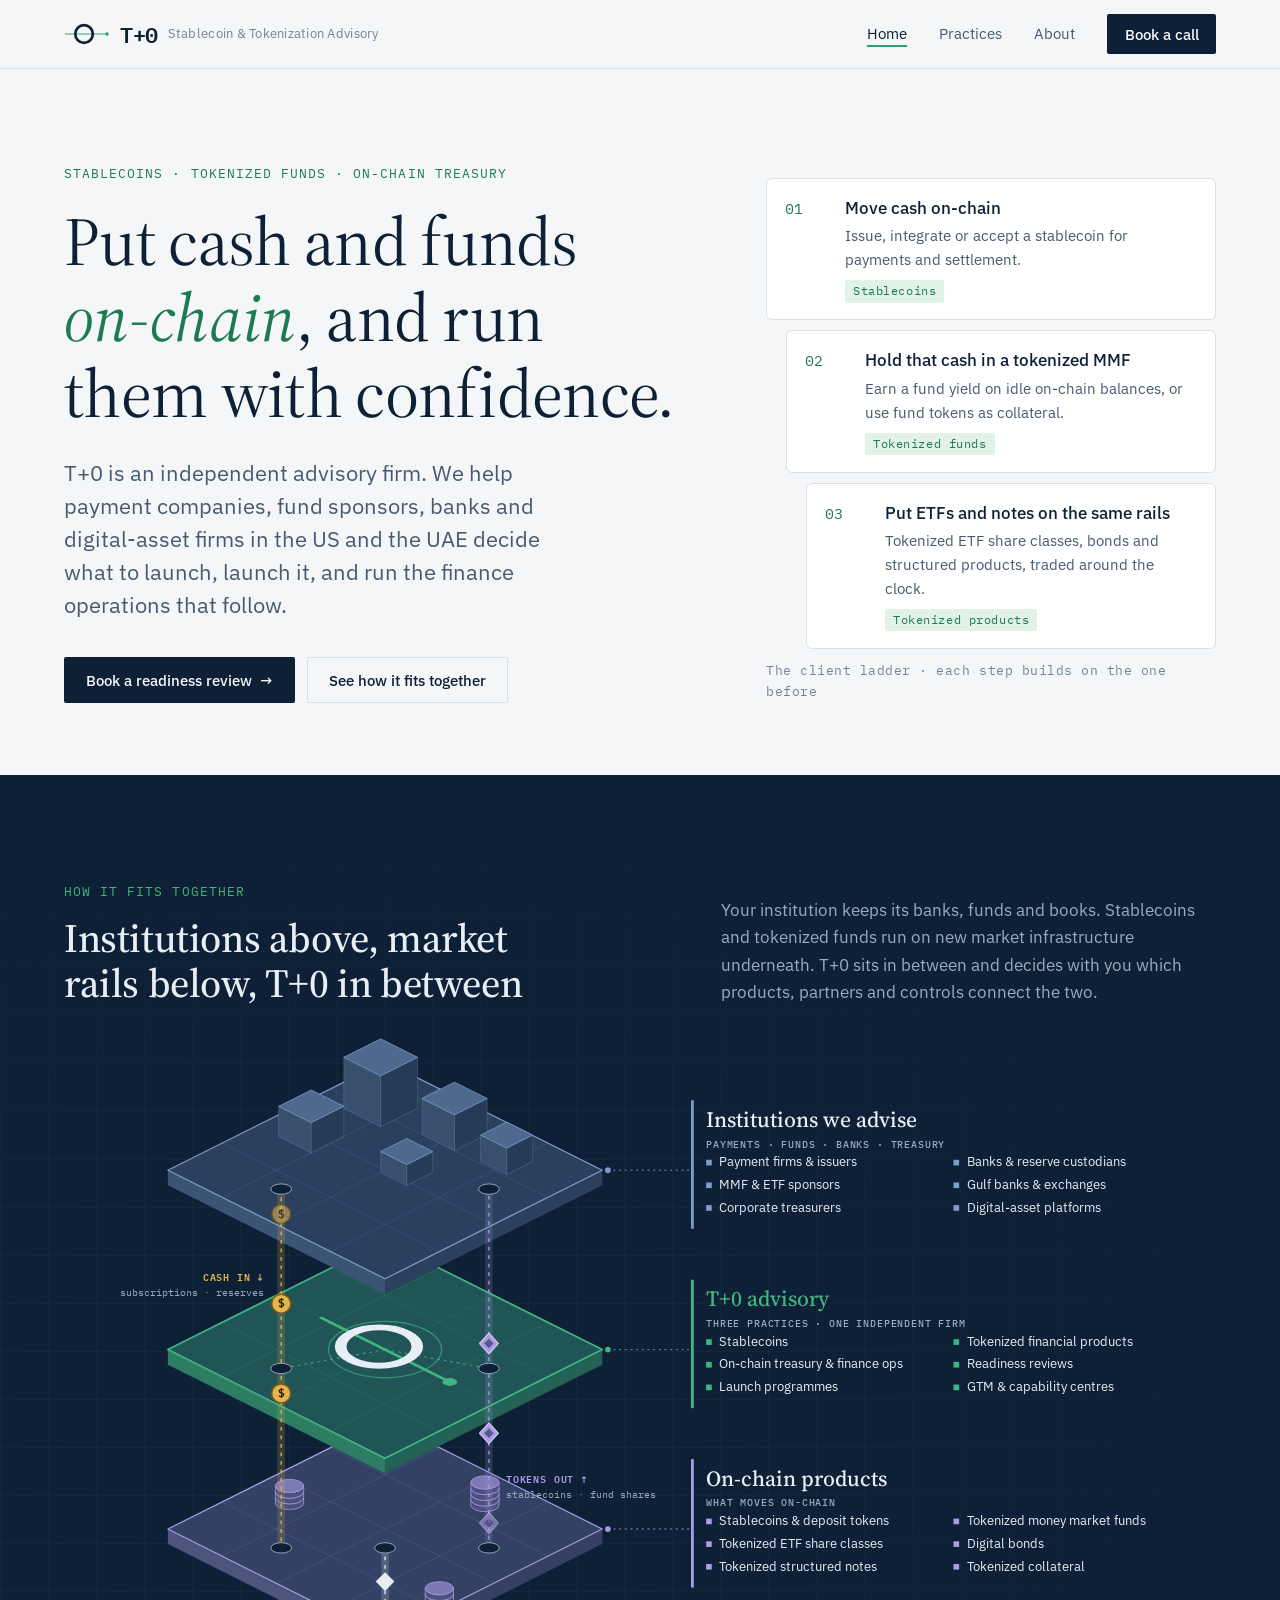
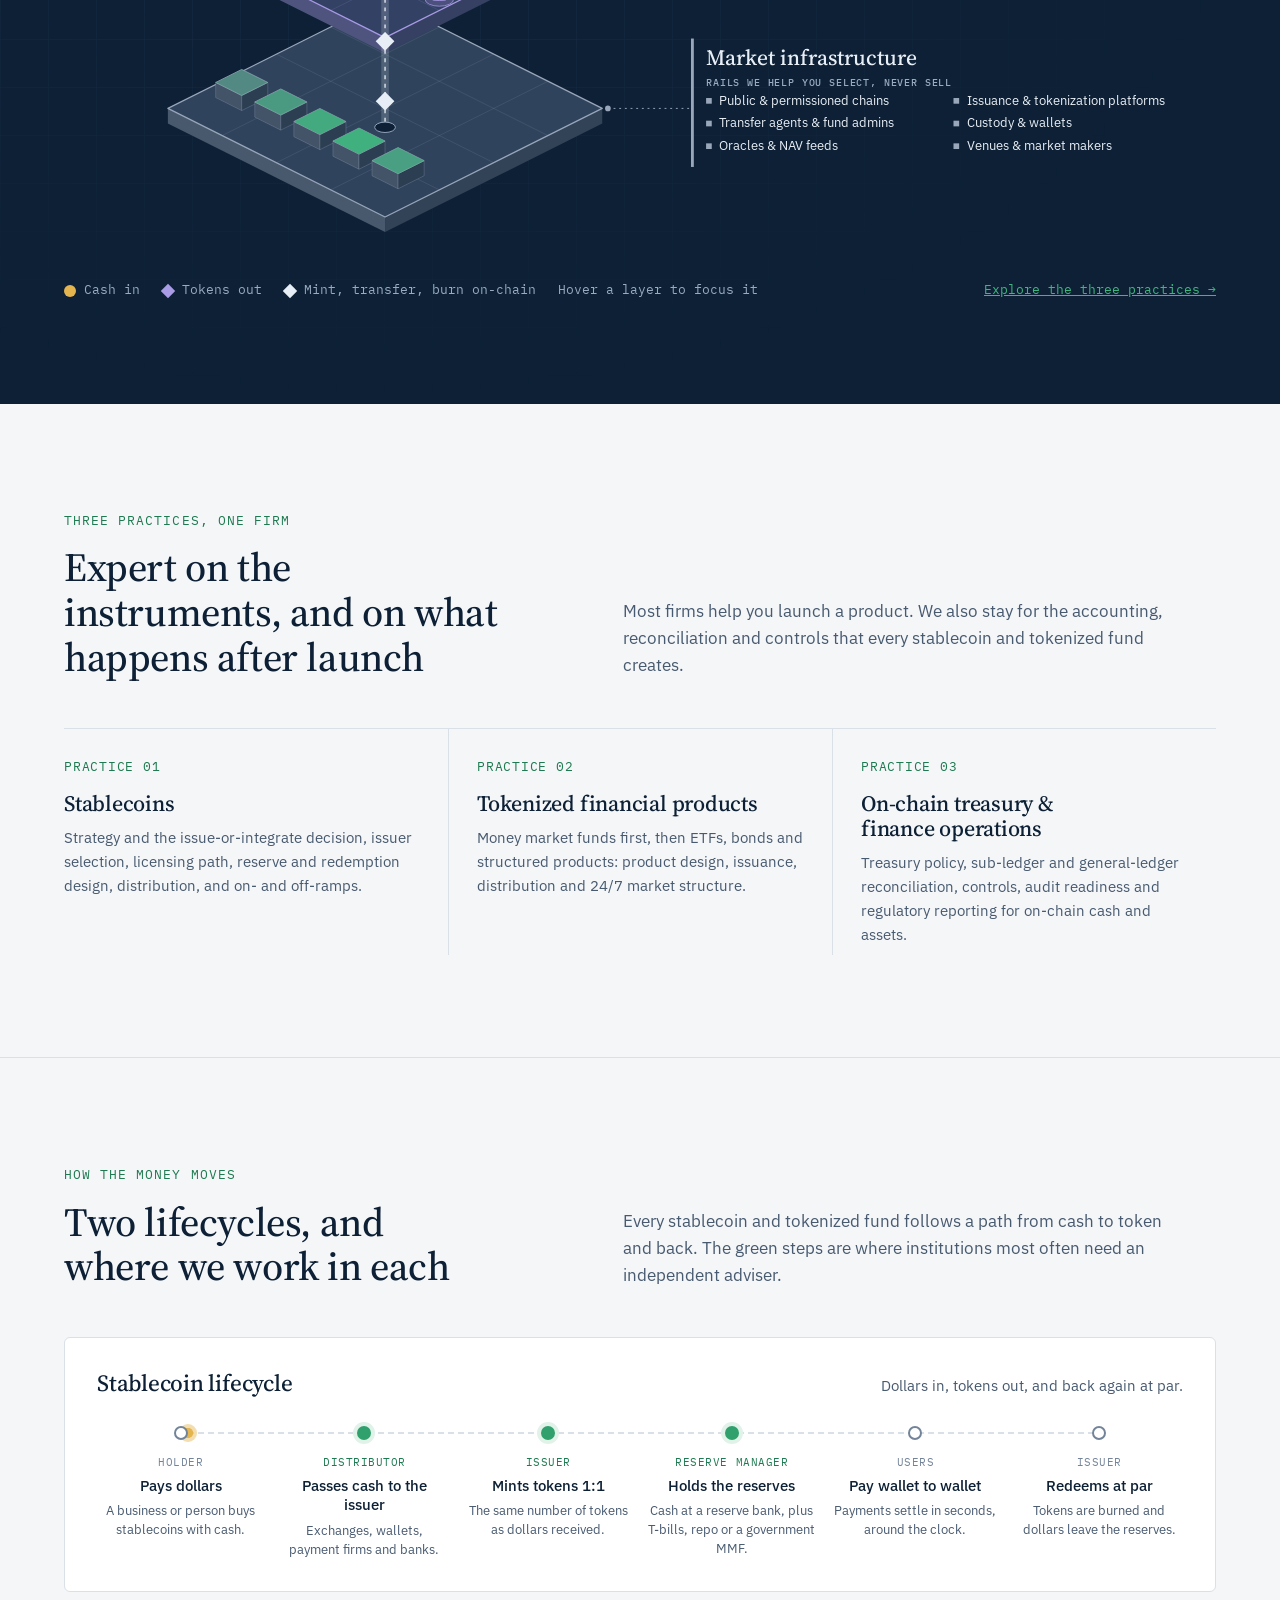
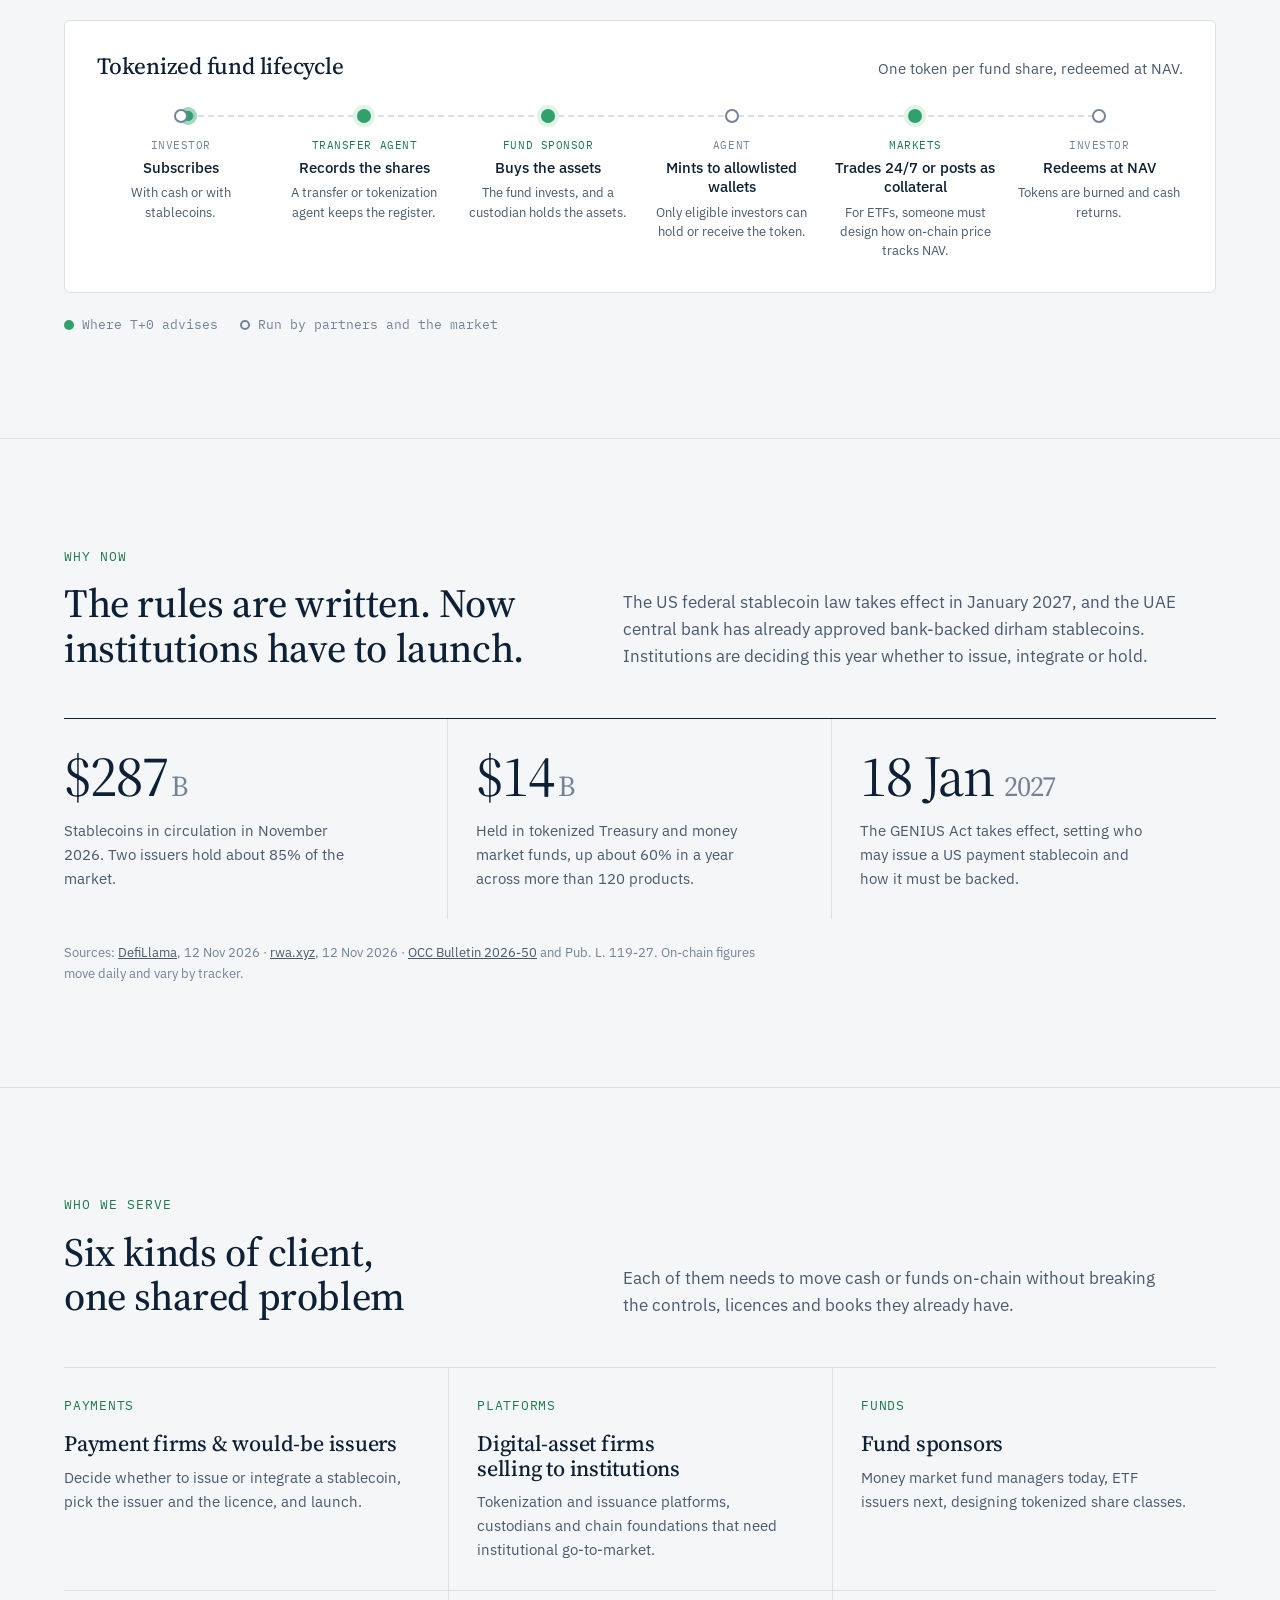
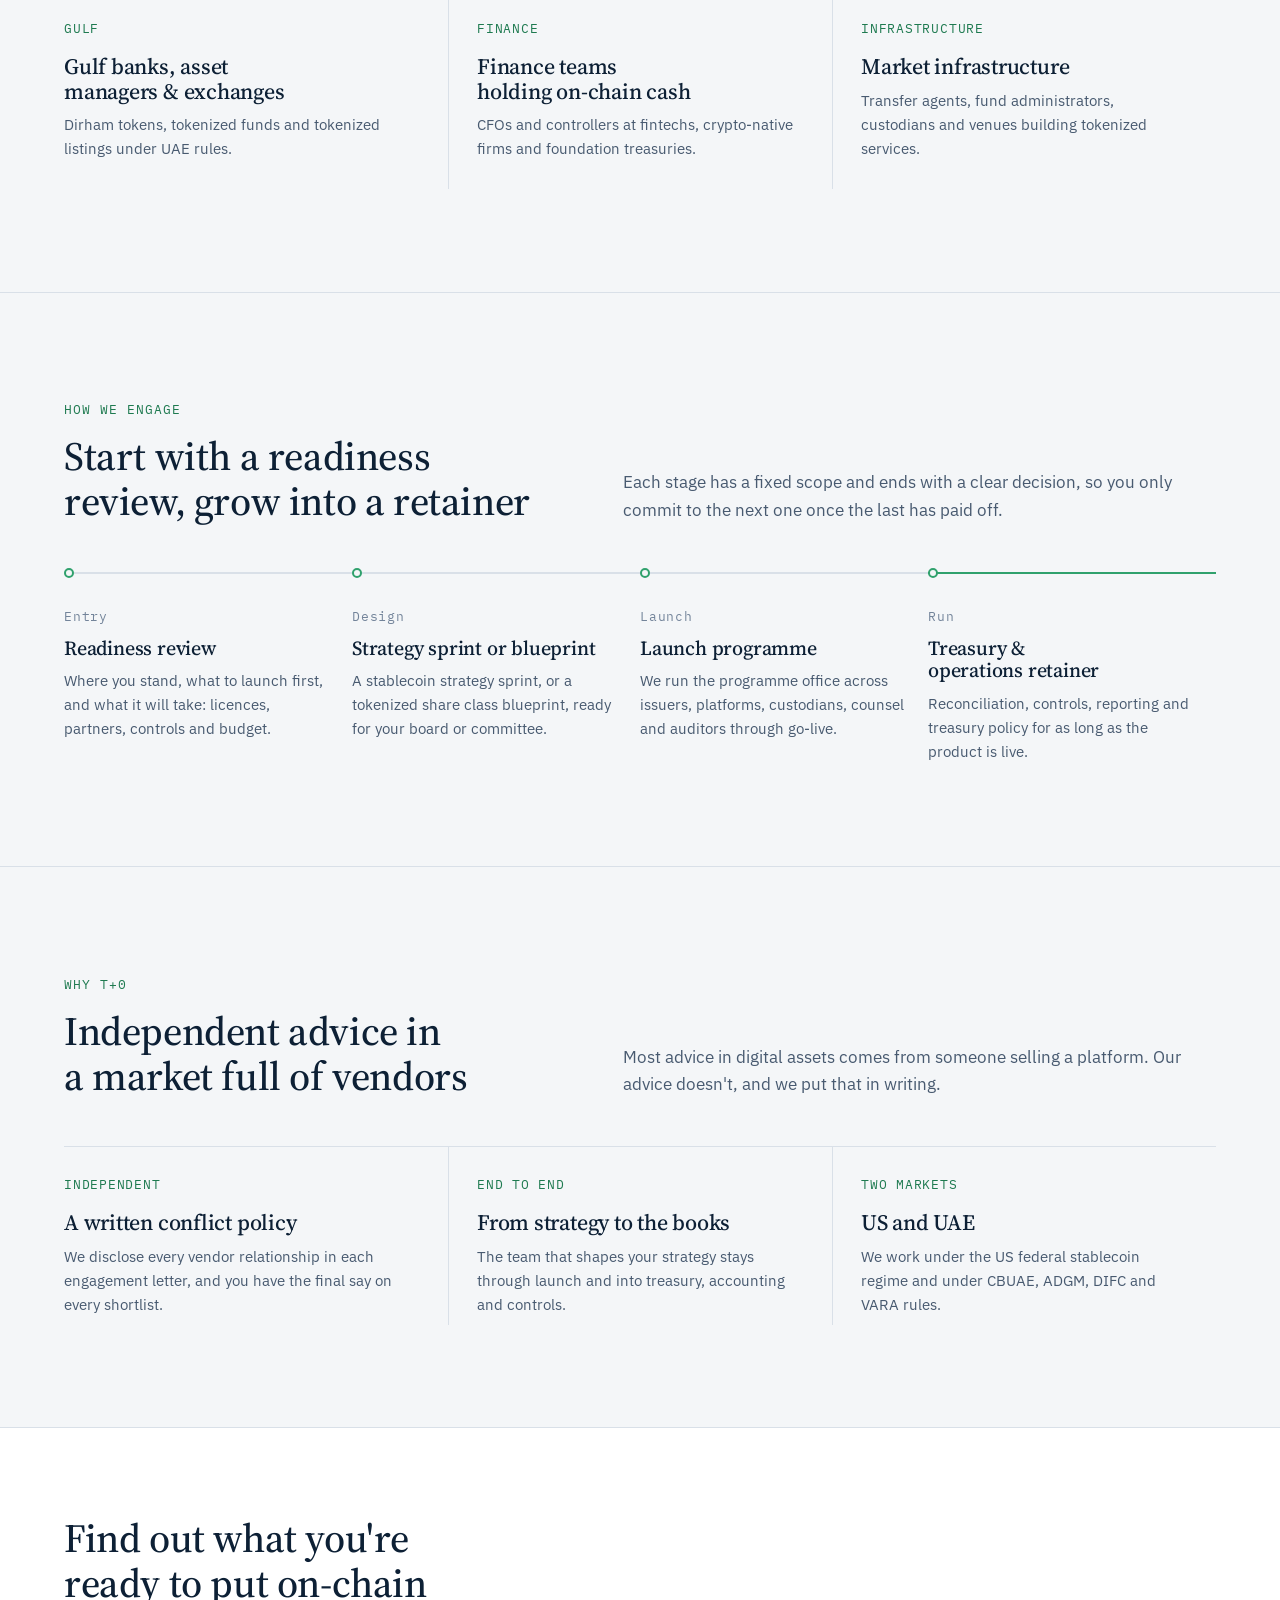
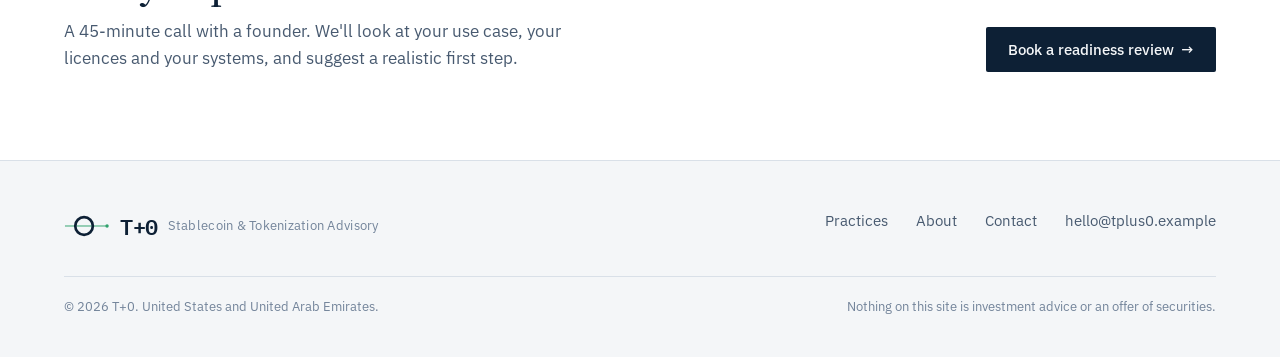
==== commit b9aca458: "Reposition site around three practices Stablecoins, tokenized financial products, and on-chain treas" ====
--- a/index.html
+++ b/index.html
@@ -3,25 +3,25 @@
 <head>
 <meta charset="utf-8">
 <meta name="viewport" content="width=device-width, initial-scale=1, viewport-fit=cover">
-<title>T+0 Digital Asset Consulting</title>
-<meta name="description" content="T+0 helps banks, asset managers and custodians put tokenized assets into production, from strategy to live product.">
+<title>T+0 · Stablecoin and Tokenization Advisory</title>
+<meta name="description" content="T+0 is an independent advisory firm for stablecoins, tokenized funds and on-chain treasury operations, serving institutions in the US and the UAE.">
 <link rel="icon" href="assets/favicon.svg" type="image/svg+xml">
 <link rel="preconnect" href="https://fonts.googleapis.com">
 <link rel="preconnect" href="https://fonts.gstatic.com" crossorigin>
 <link rel="stylesheet" href="https://fonts.googleapis.com/css2?family=IBM+Plex+Mono:wght@400;500;600&family=IBM+Plex+Sans:wght@400;500&family=Source+Serif+4:ital,opsz,wght@0,8..60,400;0,8..60,500;1,8..60,400&display=swap">
-<link rel="stylesheet" href="assets/styles.css?v=2">
+<link rel="stylesheet" href="assets/styles.css?v=3">
 </head>
 <body>
 
 <header class="site-header">
   <div class="wrap nav">
-    <a class="logo" href="index.html" aria-label="T+0 home"><svg class="logo-svg" viewBox="0 0 2000 960" aria-hidden="true"><rect x="42" y="457" width="1830" height="42" fill="var(--accent)"/><circle cx="872" cy="478" r="382.5" fill="none" stroke="currentColor" stroke-width="117"/><circle cx="1872" cy="478" r="74" fill="var(--accent)"/></svg><span class="logo-mark">T+0</span><span class="logo-sub">Digital Asset Consulting</span></a>
+    <a class="logo" href="index.html" aria-label="T+0 home"><svg class="logo-svg" viewBox="0 0 2000 960" aria-hidden="true"><rect x="42" y="457" width="1830" height="42" fill="var(--accent)"/><circle cx="872" cy="478" r="382.5" fill="none" stroke="currentColor" stroke-width="117"/><circle cx="1872" cy="478" r="74" fill="var(--accent)"/></svg><span class="logo-mark">T+0</span><span class="logo-sub">Stablecoin & Tokenization Advisory</span></a>
     <button class="nav-toggle" aria-expanded="false" aria-controls="navLinks">MENU</button>
     <ul class="nav-links" id="navLinks">
       <li><a href="index.html" aria-current="page">Home</a></li>
-      <li><a href="services.html">Services</a></li>
+      <li><a href="practices.html">Practices</a></li>
       <li><a href="about.html">About</a></li>
-      <li><a class="btn btn-primary" href="contact.html">Book a discovery call</a></li>
+      <li><a class="btn btn-primary" href="contact.html">Book a call</a></li>
     </ul>
   </div>
 </header>
@@ -31,21 +31,21 @@
   <section class="hero">
     <div class="wrap hero-grid">
       <div>
-        <span class="eyebrow">Digital asset consulting for financial institutions</span>
-        <h1>Bring your institution to <em>same-moment</em> settlement.</h1>
-        <p class="lede">T+0 helps banks, asset managers and custodians put tokenized assets into production. We connect the systems you already run to the new market infrastructure, from strategy to live product.</p>
+        <span class="eyebrow">Stablecoins · Tokenized funds · On-chain treasury</span>
+        <h1>Put cash and funds <em>on-chain</em>, and run them with confidence.</h1>
+        <p class="lede">T+0 is an independent advisory firm. We help payment companies, fund sponsors, banks and digital-asset firms in the US and the UAE decide what to launch, launch it, and run the finance operations that follow.</p>
         <div class="hero-cta">
-          <a class="btn btn-primary" href="contact.html">Book a discovery call <span class="arr">→</span></a>
+          <a class="btn btn-primary" href="contact.html">Book a readiness review <span class="arr">→</span></a>
           <a class="btn btn-ghost" href="#architecture">See how it fits together</a>
         </div>
       </div>
       <div>
-        <div class="clock" aria-label="Settlement cycles">
-          <div class="clock-row"><span class="t">T+2</span><span class="d"><strong>Two business days</strong>US equities standard until 2024</span></div>
-          <div class="clock-row"><span class="t">T+1</span><span class="d"><strong>Next business day</strong>US equities since 28 May 2024</span></div>
-          <div class="clock-row now"><span class="t">T+0</span><span class="d"><strong>Atomic, on-chain</strong>Asset and cash settle in the same moment, 24/7</span></div>
-        </div>
-        <p class="clock-cap">Settlement cycle · trade date + n days</p>
+        <ol class="ladder" aria-label="The client ladder">
+          <li class="rung"><span class="n">01</span><div><strong>Move cash on-chain</strong><span class="d">Issue, integrate or accept a stablecoin for payments and settlement.</span><span class="tag">Stablecoins</span></div></li>
+          <li class="rung"><span class="n">02</span><div><strong>Hold that cash in a tokenized MMF</strong><span class="d">Earn a fund yield on idle on-chain balances, or use fund tokens as collateral.</span><span class="tag">Tokenized funds</span></div></li>
+          <li class="rung"><span class="n">03</span><div><strong>Put ETFs and notes on the same rails</strong><span class="d">Tokenized ETF share classes, bonds and structured products, traded around the clock.</span><span class="tag">Tokenized products</span></div></li>
+        </ol>
+        <p class="ladder-cap">The client ladder · each step builds on the one before</p>
       </div>
     </div>
   </section>
@@ -55,10 +55,10 @@
     <div class="wrap">
       <div class="arch-intro">
         <div>
-          <span class="eyebrow">Solution architecture</span>
-          <h2 id="archTitle">Two financial systems, working as one</h2>
-        </div>
-        <p>Your bank systems keep running. Tokenized markets run on blockchain rails underneath. T+0 sits in between, mapping each element and service so cash and assets can move across both and settle in the same moment.</p>
+          <span class="eyebrow">How it fits together</span>
+          <h2 id="archTitle">Institutions above, market rails below, T+0 in between</h2>
+        </div>
+        <p>Your institution keeps its banks, funds and books. Stablecoins and tokenized funds run on new market infrastructure underneath. T+0 sits in between and decides with you which products, partners and controls connect the two.</p>
       </div>
 
       <p class="scroll-hint">Swipe to see every layer →</p>
@@ -66,32 +66,90 @@
 
       <div class="arch-foot">
         <div class="legend">
-          <span><i class="round" style="--c: var(--coin)"></i>Cash leg</span>
-          <span><i class="dia" style="--c: var(--digital)"></i>Asset leg</span>
-          <span><i class="dia" style="--c: var(--on-deep)"></i>On-chain settlement</span>
+          <span><i class="round" style="--c: var(--coin)"></i>Cash in</span>
+          <span><i class="dia" style="--c: var(--digital)"></i>Tokens out</span>
+          <span><i class="dia" style="--c: var(--on-deep)"></i>Mint, transfer, burn on-chain</span>
           <span>Hover a layer to focus it</span>
         </div>
-        <a href="services.html" style="color: var(--accent-bright)">Explore all services →</a>
-      </div>
-    </div>
-  </section>
-
-  <!-- Market -->
+        <a href="practices.html" style="color: var(--accent-bright)">Explore the three practices →</a>
+      </div>
+    </div>
+  </section>
+
+  <!-- Practices -->
+  <section class="section">
+    <div class="wrap">
+      <div class="section-head">
+        <div>
+          <span class="eyebrow">Three practices, one firm</span>
+          <h2>Expert on the instruments, and on what happens after launch</h2>
+        </div>
+        <p>Most firms help you launch a product. We also stay for the accounting, reconciliation and controls that every stablecoin and tokenized fund creates.</p>
+      </div>
+      <div class="grid-3">
+        <div class="cell"><span class="k">Practice 01</span><h3>Stablecoins</h3><p>Strategy and the issue-or-integrate decision, issuer selection, licensing path, reserve and redemption design, distribution, and on- and off-ramps.</p></div>
+        <div class="cell"><span class="k">Practice 02</span><h3>Tokenized financial products</h3><p>Money market funds first, then ETFs, bonds and structured products: product design, issuance, distribution and 24/7 market structure.</p></div>
+        <div class="cell"><span class="k">Practice 03</span><h3>On-chain treasury & finance operations</h3><p>Treasury policy, sub-ledger and general-ledger reconciliation, controls, audit readiness and regulatory reporting for on-chain cash and assets.</p></div>
+      </div>
+    </div>
+  </section>
+
+  <!-- Money flows -->
+  <section class="section" id="flows">
+    <div class="wrap">
+      <div class="section-head">
+        <div>
+          <span class="eyebrow">How the money moves</span>
+          <h2>Two lifecycles, and where we work in each</h2>
+        </div>
+        <p>Every stablecoin and tokenized fund follows a path from cash to token and back. The green steps are where institutions most often need an independent adviser.</p>
+      </div>
+      <div class="flows">
+        <article class="flow" aria-labelledby="flowSc">
+          <div class="flow-head"><h3 id="flowSc">Stablecoin lifecycle</h3><p>Dollars in, tokens out, and back again at par.</p></div>
+          <ol class="flow-track">
+            <li class="flow-pulse" aria-hidden="true"></li><li class="flow-pulse b" aria-hidden="true"></li>
+            <li class="fstep"><span class="node"></span><span class="who">Holder</span><h4>Pays dollars</h4><p>A business or person buys stablecoins with cash.</p></li>
+            <li class="fstep t0"><span class="node"></span><span class="who">Distributor</span><h4>Passes cash to the issuer</h4><p>Exchanges, wallets, payment firms and banks.</p></li>
+            <li class="fstep t0"><span class="node"></span><span class="who">Issuer</span><h4>Mints tokens 1:1</h4><p>The same number of tokens as dollars received.</p></li>
+            <li class="fstep t0"><span class="node"></span><span class="who">Reserve manager</span><h4>Holds the reserves</h4><p>Cash at a reserve bank, plus T-bills, repo or a government MMF.</p></li>
+            <li class="fstep"><span class="node"></span><span class="who">Users</span><h4>Pay wallet to wallet</h4><p>Payments settle in seconds, around the clock.</p></li>
+            <li class="fstep"><span class="node"></span><span class="who">Issuer</span><h4>Redeems at par</h4><p>Tokens are burned and dollars leave the reserves.</p></li>
+          </ol>
+        </article>
+        <article class="flow" aria-labelledby="flowFund" style="--pulse: var(--accent)">
+          <div class="flow-head"><h3 id="flowFund">Tokenized fund lifecycle</h3><p>One token per fund share, redeemed at NAV.</p></div>
+          <ol class="flow-track">
+            <li class="flow-pulse" aria-hidden="true"></li><li class="flow-pulse b" aria-hidden="true"></li>
+            <li class="fstep"><span class="node"></span><span class="who">Investor</span><h4>Subscribes</h4><p>With cash or with stablecoins.</p></li>
+            <li class="fstep t0"><span class="node"></span><span class="who">Transfer agent</span><h4>Records the shares</h4><p>A transfer or tokenization agent keeps the register.</p></li>
+            <li class="fstep t0"><span class="node"></span><span class="who">Fund sponsor</span><h4>Buys the assets</h4><p>The fund invests, and a custodian holds the assets.</p></li>
+            <li class="fstep"><span class="node"></span><span class="who">Agent</span><h4>Mints to allowlisted wallets</h4><p>Only eligible investors can hold or receive the token.</p></li>
+            <li class="fstep t0"><span class="node"></span><span class="who">Markets</span><h4>Trades 24/7 or posts as collateral</h4><p>For ETFs, someone must design how on-chain price tracks NAV.</p></li>
+            <li class="fstep"><span class="node"></span><span class="who">Investor</span><h4>Redeems at NAV</h4><p>Tokens are burned and cash returns.</p></li>
+          </ol>
+        </article>
+      </div>
+      <div class="flow-key"><span><i style="background: var(--accent)"></i>Where T+0 advises</span><span><i style="border: 2px solid var(--ink-3)"></i>Run by partners and the market</span></div>
+    </div>
+  </section>
+
+  <!-- Why now -->
   <section class="section">
     <div class="wrap">
       <div class="section-head">
         <div>
           <span class="eyebrow">Why now</span>
-          <h2>Tokenization is moving from pilots to production</h2>
-        </div>
-        <p>Market infrastructure providers are building tokenization into their core platforms. Institutions now need delivery partners who can take a product live inside a regulated bank.</p>
+          <h2>The rules are written. Now institutions have to launch.</h2>
+        </div>
+        <p>The US federal stablecoin law takes effect in January 2027, and the UAE central bank has already approved bank-backed dirham stablecoins. Institutions are deciding this year whether to issue, integrate or hold.</p>
       </div>
       <div class="stats">
-        <div class="stat"><div class="v">$32<small>B</small></div><p class="l">Tokenized real-world assets on-chain in June 2026, nearly three times the year before.</p></div>
-        <div class="stat"><div class="v">$2–5.5<small>T</small></div><p class="l">Forecast for 2030, from McKinsey's conservative estimate to Citi's base case.</p></div>
-        <div class="stat"><div class="v">~100<small>×</small></div><p class="l">Growth implied by 2030. Funds, treasuries, private credit, loans and repo lead the first wave.</p></div>
-      </div>
-      <p class="sources">Sources: <a href="https://en.cryptonomist.ch/2026/07/08/tokenized-real-world-assets-market/" target="_blank" rel="noopener">Cryptonomist, July 2026</a> · <a href="https://www.citigroup.com/rcs/citigpa/storage/public/Citi_Institute_GPS_Report_Tokenization_2030.pdf" target="_blank" rel="noopener">Citi Institute, June 2026</a> · <a href="https://www.ledgerinsights.com/mckinsey-estimates-tokenization-will-be-less-than-2-trillion-by-2030/" target="_blank" rel="noopener">McKinsey via Ledger Insights</a>. Market-size figures vary by source and definition.</p>
+        <div class="stat"><div class="v">$287<small>B</small></div><p class="l">Stablecoins in circulation in November 2026. Two issuers hold about 85% of the market.</p></div>
+        <div class="stat"><div class="v">$14<small>B</small></div><p class="l">Held in tokenized Treasury and money market funds, up about 60% in a year across more than 120 products.</p></div>
+        <div class="stat"><div class="v">18 Jan<small> 2027</small></div><p class="l">The GENIUS Act takes effect, setting who may issue a US payment stablecoin and how it must be backed.</p></div>
+      </div>
+      <p class="sources">Sources: <a href="https://defillama.com/stablecoins" target="_blank" rel="noopener">DefiLlama</a>, 12 Nov 2026 · <a href="https://app.rwa.xyz/treasuries" target="_blank" rel="noopener">rwa.xyz</a>, 12 Nov 2026 · <a href="https://www.occ.gov/news-issuances/bulletins/2026/bulletin-2026-50.html" target="_blank" rel="noopener">OCC Bulletin 2026-50</a> and Pub. L. 119-27. On-chain figures move daily and vary by tracker.</p>
     </div>
   </section>
 
@@ -101,51 +159,54 @@
       <div class="section-head">
         <div>
           <span class="eyebrow">Who we serve</span>
-          <h2>Built for institutions that hold other people's money</h2>
-        </div>
-        <p>We work with regulated firms where a new product has to fit existing controls, systems and committees before it can launch.</p>
+          <h2>Six kinds of client, one shared problem</h2>
+        </div>
+        <p>Each of them needs to move cash or funds on-chain without breaking the controls, licences and books they already have.</p>
+      </div>
+      <div class="grid-3 six">
+        <div class="cell"><span class="k">Payments</span><h3>Payment firms & would-be issuers</h3><p>Decide whether to issue or integrate a stablecoin, pick the issuer and the licence, and launch.</p></div>
+        <div class="cell"><span class="k">Platforms</span><h3>Digital-asset firms selling to institutions</h3><p>Tokenization and issuance platforms, custodians and chain foundations that need institutional go-to-market.</p></div>
+        <div class="cell"><span class="k">Funds</span><h3>Fund sponsors</h3><p>Money market fund managers today, ETF issuers next, designing tokenized share classes.</p></div>
+        <div class="cell"><span class="k">Gulf</span><h3>Gulf banks, asset managers & exchanges</h3><p>Dirham tokens, tokenized funds and tokenized listings under UAE rules.</p></div>
+        <div class="cell"><span class="k">Finance</span><h3>Finance teams holding on-chain cash</h3><p>CFOs and controllers at fintechs, crypto-native firms and foundation treasuries.</p></div>
+        <div class="cell"><span class="k">Infrastructure</span><h3>Market infrastructure</h3><p>Transfer agents, fund administrators, custodians and venues building tokenized services.</p></div>
+      </div>
+    </div>
+  </section>
+
+  <!-- Engagement path -->
+  <section class="section">
+    <div class="wrap">
+      <div class="section-head">
+        <div>
+          <span class="eyebrow">How we engage</span>
+          <h2>Start with a readiness review, grow into a retainer</h2>
+        </div>
+        <p>Each stage has a fixed scope and ends with a clear decision, so you only commit to the next one once the last has paid off.</p>
+      </div>
+      <div class="path">
+        <div class="step"><span class="k">Entry</span><h3>Readiness review</h3><p>Where you stand, what to launch first, and what it will take: licences, partners, controls and budget.</p></div>
+        <div class="step"><span class="k">Design</span><h3>Strategy sprint or blueprint</h3><p>A stablecoin strategy sprint, or a tokenized share class blueprint, ready for your board or committee.</p></div>
+        <div class="step"><span class="k">Launch</span><h3>Launch programme</h3><p>We run the programme office across issuers, platforms, custodians, counsel and auditors through go-live.</p></div>
+        <div class="step"><span class="k">Run</span><h3>Treasury & operations retainer</h3><p>Reconciliation, controls, reporting and treasury policy for as long as the product is live.</p></div>
+      </div>
+    </div>
+  </section>
+
+  <!-- Independence -->
+  <section class="section">
+    <div class="wrap">
+      <div class="section-head">
+        <div>
+          <span class="eyebrow">Why T+0</span>
+          <h2>Independent advice in a market full of vendors</h2>
+        </div>
+        <p>Most advice in digital assets comes from someone selling a platform. Our advice doesn't, and we put that in writing.</p>
       </div>
       <div class="grid-3">
-        <div class="cell"><span class="k">Primary focus</span><h3>Asset & wealth managers</h3><p>Tokenized money market funds, treasury funds and private credit vehicles with on-chain subscription, redemption and transfer.</p></div>
-        <div class="cell"><span class="k">Infrastructure</span><h3>Banks & custodians</h3><p>Deposit tokens, stablecoin settlement, digital custody and tokenized collateral, connected to core banking and payments.</p></div>
-        <div class="cell"><span class="k">Operations</span><h3>Fund administrators & transfer agents</h3><p>On-chain registers, investor onboarding with KYC, NAV feeds and reporting that reconcile with the books of record.</p></div>
-      </div>
-    </div>
-  </section>
-
-  <!-- Engagement path -->
-  <section class="section">
-    <div class="wrap">
-      <div class="section-head">
-        <div>
-          <span class="eyebrow">How we engage</span>
-          <h2>From first workshop to live product</h2>
-        </div>
-        <p>One named lead stays with you at every stage. Each stage has a fixed scope and a clear decision at the end, so you only commit to the next one when the last has paid off.</p>
-      </div>
-      <div class="path">
-        <div class="step"><span class="k">Weeks 1–4</span><h3>Paid discovery</h3><p>Use-case selection, regulatory mapping, target architecture and business case.</p></div>
-        <div class="step"><span class="k">Weeks 5–12</span><h3>Proof of concept</h3><p>A fixed-price working build on test networks, wired to sandbox versions of your systems.</p></div>
-        <div class="step"><span class="k">Months 3–9</span><h3>Production</h3><p>Hardened delivery, security review, integration and go-live with your control functions.</p></div>
-        <div class="step"><span class="k">Ongoing</span><h3>Managed service</h3><p>Operations, monitoring, upgrades and new asset classes under one retainer.</p></div>
-      </div>
-    </div>
-  </section>
-
-  <!-- Why T+0 -->
-  <section class="section">
-    <div class="wrap">
-      <div class="section-head">
-        <div>
-          <span class="eyebrow">Why T+0</span>
-          <h2>One accountable team, strategy to live product</h2>
-        </div>
-        <p>Building in-house is slow, and putting several vendors together leaves nobody owning the result. We give you one team that answers for both.</p>
-      </div>
-      <div class="grid-3">
-        <div class="cell"><span class="k">Accountable</span><h3>One team, end to end</h3><p>The people who design your strategy stay through delivery and operations. You never re-brief a new firm between stages.</p></div>
-        <div class="cell"><span class="k">Platform-neutral</span><h3>Your requirements choose the stack</h3><p>We aren't tied to one chain or vendor. Public, permissioned or hybrid, we deliver on the standard your clients and regulators expect.</p></div>
-        <div class="cell"><span class="k">Proven delivery</span><h3>Production-grade engineering partners</h3><p>We deliver through vetted blockchain, custody, compliance and data partners, so you get speed without taking on platform risk.</p></div>
+        <div class="cell"><span class="k">Independent</span><h3>A written conflict policy</h3><p>We disclose every vendor relationship in each engagement letter, and you have the final say on every shortlist.</p></div>
+        <div class="cell"><span class="k">End to end</span><h3>From strategy to the books</h3><p>The team that shapes your strategy stays through launch and into treasury, accounting and controls.</p></div>
+        <div class="cell"><span class="k">Two markets</span><h3>US and UAE</h3><p>We work under the US federal stablecoin regime and under CBUAE, ADGM, DIFC and VARA rules.</p></div>
       </div>
     </div>
   </section>
@@ -153,10 +214,10 @@
   <section class="cta-band">
     <div class="wrap cta-inner">
       <div>
-        <h2>Find out which of your assets are ready for T+0</h2>
-        <p>A 45-minute call with a founder. We'll review your use case and the systems it touches, and suggest a realistic first step.</p>
-      </div>
-      <a class="btn btn-primary" href="contact.html">Book a discovery call <span class="arr">→</span></a>
+        <h2>Find out what you're ready to put on-chain</h2>
+        <p>A 45-minute call with a founder. We'll look at your use case, your licences and your systems, and suggest a realistic first step.</p>
+      </div>
+      <a class="btn btn-primary" href="contact.html">Book a readiness review <span class="arr">→</span></a>
     </div>
   </section>
 </main>
@@ -164,13 +225,13 @@
 <footer class="site-footer">
   <div class="wrap">
     <div class="foot-grid">
-      <a class="logo" href="index.html"><svg class="logo-svg" viewBox="0 0 2000 960" aria-hidden="true"><rect x="42" y="457" width="1830" height="42" fill="var(--accent)"/><circle cx="872" cy="478" r="382.5" fill="none" stroke="currentColor" stroke-width="117"/><circle cx="1872" cy="478" r="74" fill="var(--accent)"/></svg><span class="logo-mark">T+0</span><span class="logo-sub">Digital Asset Consulting</span></a>
-      <nav aria-label="Footer"><a href="services.html">Services</a><a href="about.html">About</a><a href="contact.html">Contact</a><a href="#" data-email></a></nav>
-    </div>
-    <div class="foot-legal"><span>© <span data-year></span> T+0. New York, United States.</span><span>Nothing on this site is investment advice or an offer of securities.</span></div>
+      <a class="logo" href="index.html"><svg class="logo-svg" viewBox="0 0 2000 960" aria-hidden="true"><rect x="42" y="457" width="1830" height="42" fill="var(--accent)"/><circle cx="872" cy="478" r="382.5" fill="none" stroke="currentColor" stroke-width="117"/><circle cx="1872" cy="478" r="74" fill="var(--accent)"/></svg><span class="logo-mark">T+0</span><span class="logo-sub">Stablecoin & Tokenization Advisory</span></a>
+      <nav aria-label="Footer"><a href="practices.html">Practices</a><a href="about.html">About</a><a href="contact.html">Contact</a><a href="#" data-email></a></nav>
+    </div>
+    <div class="foot-legal"><span>© <span data-year></span> T+0. United States and United Arab Emirates.</span><span>Nothing on this site is investment advice or an offer of securities.</span></div>
   </div>
 </footer>
 
-<script src="assets/main.js?v=2"></script>
+<script src="assets/main.js?v=3"></script>
 </body>
 </html>
--- a/assets/styles.css
+++ b/assets/styles.css
@@ -388,3 +388,59 @@
   html { scroll-behavior: auto; }
   *, *::before, *::after { transition-duration: 0s !important; }
 }
+
+/* ============ Client ladder (hero) ============ */
+.ladder { list-style: none; margin: 0; padding: 0; display: grid; gap: 10px; }
+.rung { display: grid; grid-template-columns: 44px minmax(0, 1fr); gap: 16px; align-items: start; padding: 16px 18px; background: var(--surface); border: 1px solid var(--line); border-radius: var(--radius); }
+.rung:nth-child(2) { margin-left: 20px; }
+.rung:nth-child(3) { margin-left: 40px; }
+.rung .n { font-family: var(--f-mono); font-size: var(--s-sm); color: var(--accent-ink); padding-top: 2px; font-variant-numeric: tabular-nums; }
+.rung strong { display: block; font-weight: 500; font-size: var(--s-md); }
+.rung span.d { display: block; font-size: var(--s-sm); color: var(--ink-2); margin-top: 2px; }
+.rung .tag { display: inline-block; margin-top: 8px; font-family: var(--f-mono); font-size: 0.72rem; letter-spacing: .05em; color: var(--accent-ink); background: var(--accent-soft); padding: 2px 8px; border-radius: 2px; }
+.ladder-cap { font-family: var(--f-mono); font-size: var(--s-xs); color: var(--ink-3); margin-top: 12px; letter-spacing: .04em; }
+@media (max-width: 520px) { .rung:nth-child(2), .rung:nth-child(3) { margin-left: 0; } }
+
+/* ============ Six-up grid ============ */
+.grid-3.six .cell:nth-child(3n+1) { padding-left: 0; border-left: 0; }
+.grid-3.six .cell:nth-child(n+4) { border-top: 1px solid var(--line); }
+.grid-3.six .cell { padding-bottom: 28px; }
+@media (max-width: 860px) { .grid-3.six .cell:nth-child(n+4) { border-top: 0; } }
+
+/* ============ Money-flow maps ============ */
+.flows { display: grid; gap: 28px; }
+.flow { background: var(--surface); border: 1px solid var(--line); border-radius: var(--radius); padding: clamp(20px, 3vw, 32px); }
+.flow-head { display: flex; flex-wrap: wrap; justify-content: space-between; align-items: baseline; gap: 6px 24px; margin-bottom: 28px; }
+.flow-head h3 { font-size: 1.45rem; }
+.flow-head p { font-size: var(--s-sm); color: var(--ink-2); max-width: 60ch; }
+.flow-track { position: relative; list-style: none; margin: 0; padding: 0; display: grid; grid-template-columns: repeat(6, minmax(0, 1fr)); gap: 16px; --node: 14px; }
+.flow-track::before { content: ""; position: absolute; left: calc(100% / 12); right: calc(100% / 12); top: calc(var(--node) / 2 - 1px); height: 2px; background: repeating-linear-gradient(90deg, var(--line) 0 6px, transparent 6px 10px); }
+.flow-pulse { position: absolute; top: calc(var(--node) / 2 - 5px); left: calc(100% / 12); width: 10px; height: 10px; margin-left: -5px; border-radius: 50%; background: var(--pulse, var(--coin)); box-shadow: 0 0 0 4px color-mix(in srgb, var(--pulse, var(--coin)) 25%, transparent); animation: travel-x 6s linear infinite; }
+.flow-pulse.b { animation-delay: -3s; }
+@keyframes travel-x { from { left: calc(100% / 12); } to { left: calc(100% - 100% / 12); } }
+.fstep { position: relative; text-align: center; min-width: 0; }
+.fstep .node { display: block; width: var(--node); height: var(--node); margin: 0 auto 14px; border-radius: 50%; background: var(--surface); border: 2px solid var(--ink-3); position: relative; z-index: 1; }
+.fstep.t0 .node { border-color: var(--accent); background: var(--accent); box-shadow: 0 0 0 4px var(--accent-soft); }
+.fstep h4 { margin: 0; font-size: var(--s-sm); font-weight: 500; line-height: 1.3; }
+.fstep p { font-size: 0.82rem; color: var(--ink-2); margin-top: 6px; line-height: 1.45; }
+.fstep .who { display: block; font-family: var(--f-mono); font-size: 0.68rem; letter-spacing: .05em; text-transform: uppercase; color: var(--ink-3); margin-bottom: 4px; }
+.fstep.t0 .who { color: var(--accent-ink); }
+.flow-key { display: flex; flex-wrap: wrap; gap: 8px 22px; margin-top: 22px; font-family: var(--f-mono); font-size: var(--s-xs); color: var(--ink-3); }
+.flow-key span { display: inline-flex; align-items: center; gap: 8px; }
+.flow-key i { width: 10px; height: 10px; border-radius: 50%; display: inline-block; }
+@media (max-width: 860px) {
+  .flow-track { grid-template-columns: 1fr; gap: 18px; padding-left: 30px; }
+  .flow-track::before { left: 6px; right: auto; top: 6px; bottom: 6px; width: 2px; height: auto; background: repeating-linear-gradient(180deg, var(--line) 0 6px, transparent 6px 10px); }
+  .flow-pulse { left: 7px; top: 6px; animation-name: travel-y; }
+  @keyframes travel-y { from { top: 6px; } to { top: calc(100% - 12px); } }
+  .fstep { text-align: left; }
+  .fstep .node { position: absolute; left: -30px; top: 2px; margin: 0; }
+}
+
+/* Independence note */
+.note-band { border: 1px solid var(--line); border-left: 3px solid var(--accent); background: var(--surface); padding: 22px 26px; border-radius: 0 var(--radius) var(--radius) 0; display: grid; gap: 8px; }
+.note-band h3 { font-size: 1.2rem; }
+.note-band p, .note-band li { font-size: var(--s-sm); color: var(--ink-2); }
+.note-band ul { margin: 4px 0 0; padding-left: 18px; display: grid; gap: 4px; }
+
+@media (prefers-reduced-motion: reduce) { .flow-pulse { animation: none; } }
